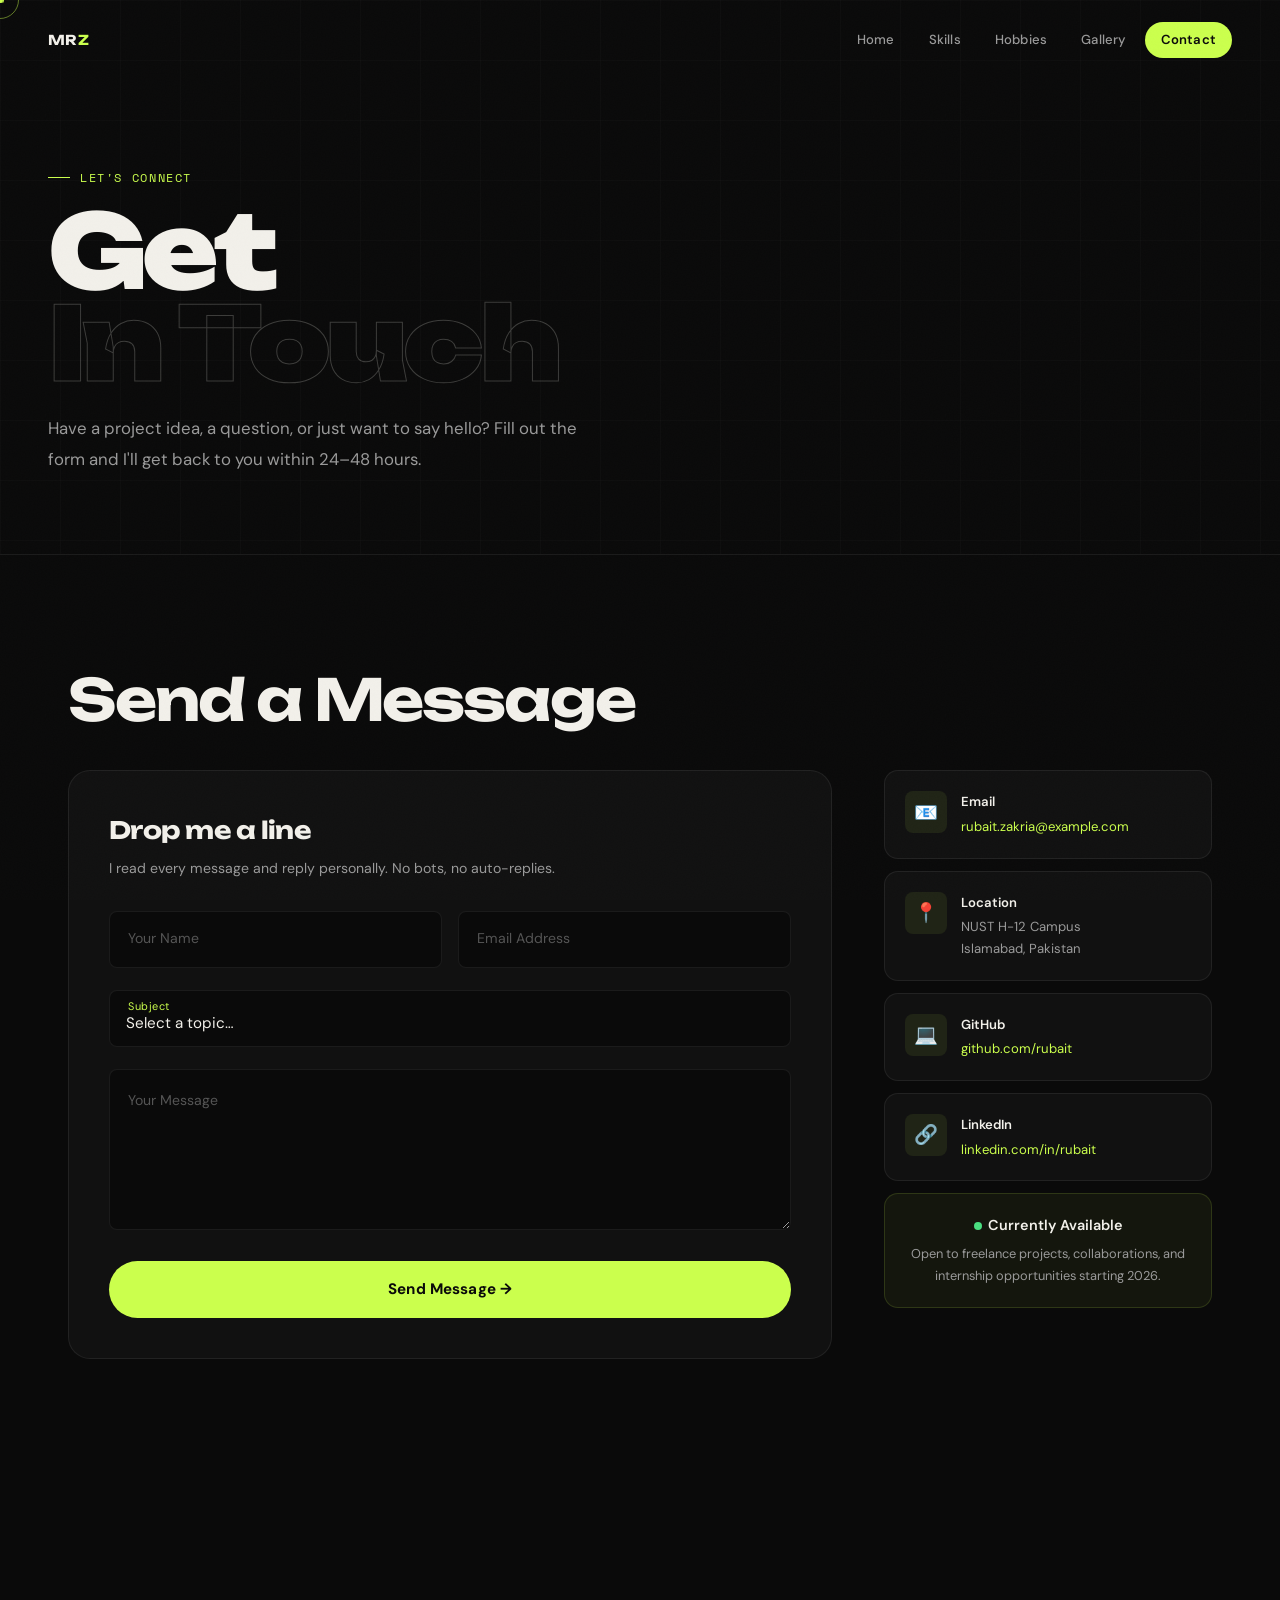
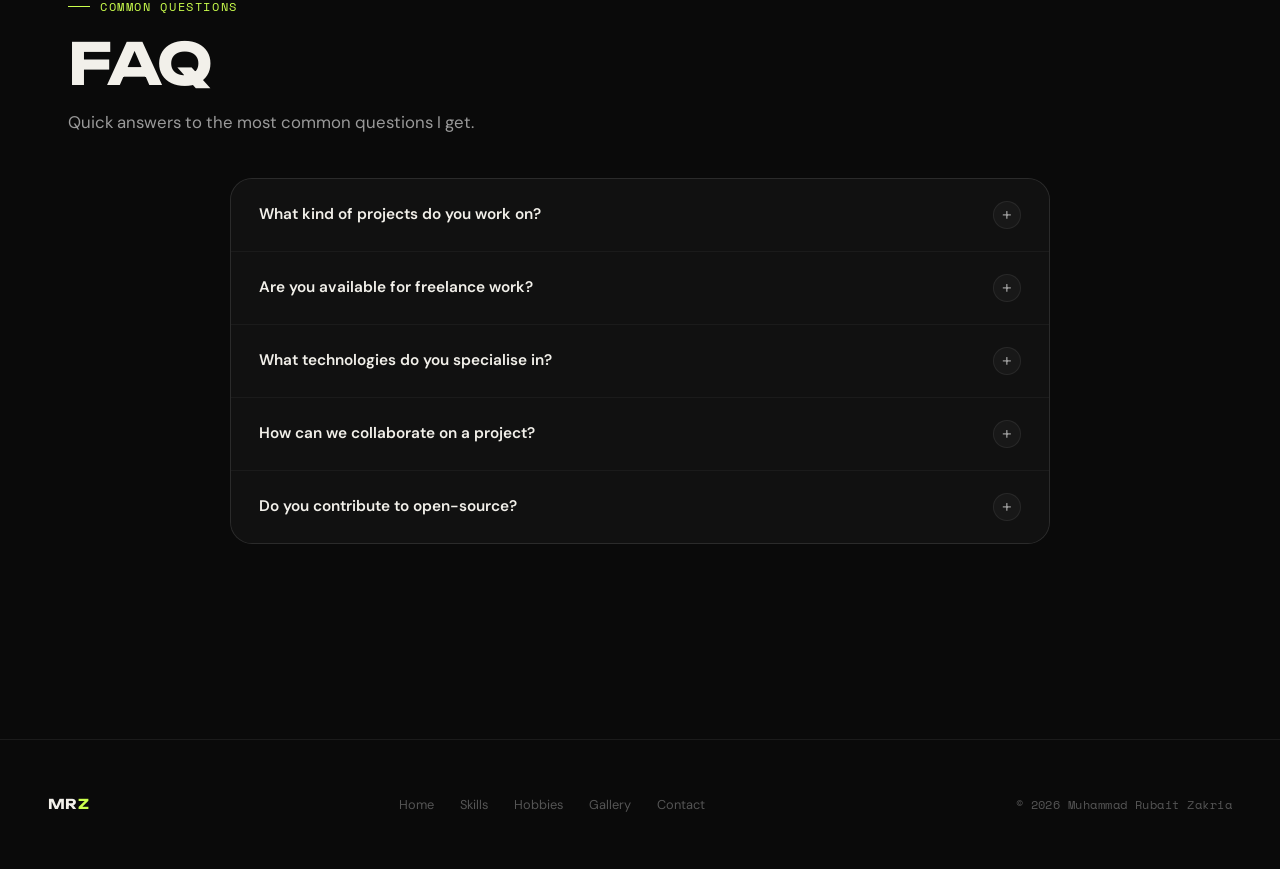
==== contact.html @ 97ca0c3e "feat: Portfolio v2.0 — complete UI/UX makeover New design system: Editorial Dark x Electric Lime - B" ====
﻿<!DOCTYPE html>
<!-- contact.html — Contact · Portfolio v2.0 · Muhammad Rubait Zakria -->
<html lang="en">
<head>
  <meta charset="UTF-8">
  <meta name="viewport" content="width=device-width, initial-scale=1.0">
  <meta name="description" content="Get in touch with Muhammad Rubait Zakria — contact form, email, social links, and frequently asked questions.">
  <meta name="author" content="Muhammad Rubait Zakria">
  <title>Contact — Muhammad Rubait Zakria</title>
  <link rel="preconnect" href="https://fonts.googleapis.com">
  <link rel="preconnect" href="https://fonts.gstatic.com" crossorigin>
  <link rel="stylesheet" href="css/style.css">
</head>
<body>

  <div class="cursor-dot" id="cursor-dot" aria-hidden="true"></div>
  <div class="cursor-ring" id="cursor-ring" aria-hidden="true"></div>
  <div id="scroll-progress" role="progressbar" aria-label="Page scroll progress"></div>

  <!-- ===== NAVIGATION ===== -->
  <nav class="nav" id="main-nav" aria-label="Main navigation">
    <a href="index.html" class="nav-logo">MR<span>Z</span></a>
    <div class="nav-links" id="nav-links">
      <a href="index.html">Home</a>
      <a href="skills.html">Skills</a>
      <a href="hobbies.html">Hobbies</a>
      <a href="gallery.html">Gallery</a>
      <a href="contact.html" class="active" aria-current="page">Contact</a>
    </div>
    <button class="nav-toggle" id="nav-toggle" aria-label="Toggle navigation menu">
      <span></span><span></span><span></span>
    </button>
  </nav>

  <!-- ===== PAGE HERO ===== -->
  <div class="page-hero">
    <div class="page-hero-gfx" aria-hidden="true"></div>
    <div class="page-hero-inner">
      <div class="eyebrow">Let's Connect</div>
      <h1>Get<br><span class="hollow">In Touch</span></h1>
      <p class="page-subtitle">Have a project idea, a question, or just want to say hello? Fill out the form and I'll get back to you within 24–48 hours.</p>
    </div>
  </div>

  <!-- ===== CONTACT SECTION ===== -->
  <section class="section anim-reveal" id="contact" aria-labelledby="contact-heading">
    <h2 class="h-xl" id="contact-heading" style="margin-bottom:40px;">Send a Message</h2>

    <div class="contact-layout">

      <!-- Contact Form -->
      <div class="form-card">
        <h3>Drop me a line</h3>
        <p>I read every message and reply personally. No bots, no auto-replies.</p>

        <!--
          <form> collects user input.
          action="#" keeps it on the same page (front-end only).
          JS handles the submit feedback.
        -->
        <form action="#" id="contact-form" novalidate>

          <!-- Two-column row: Name + Email -->
          <div class="fld-2col">
            <div class="fld">
              <!-- Floating label: label appears above input on focus -->
              <input type="text"  id="name"  name="name"  placeholder=" " autocomplete="name" required aria-required="true">
              <label for="name">Your Name</label>
            </div>
            <div class="fld">
              <input type="email" id="email" name="email" placeholder=" " autocomplete="email" required aria-required="true">
              <label for="email">Email Address</label>
            </div>
          </div>

          <!-- Subject dropdown -->
          <div class="fld">
            <select id="subject" name="subject" aria-label="Select subject">
              <option value="" disabled selected>Select a topic…</option>
              <option value="project">Project Collaboration</option>
              <option value="freelance">Freelance Inquiry</option>
              <option value="academic">Academic Question</option>
              <option value="general">General Hello</option>
            </select>
            <label for="subject">Subject</label>
          </div>

          <!-- Message textarea -->
          <div class="fld is-textarea">
            <textarea id="message" name="message" rows="5" placeholder=" " required aria-required="true"></textarea>
            <label for="message">Your Message</label>
          </div>

          <button type="submit" class="btn-send" id="submit-btn">Send Message →</button>
        </form>
      </div>

      <!-- Contact Info Sidebar -->
      <aside class="contact-info-col" aria-label="Contact information">

        <div class="info-tile">
          <div class="info-ico" aria-hidden="true">📧</div>
          <div class="info-text">
            <h4>Email</h4>
            <p><a href="mailto:rubait.zakria@example.com">rubait.zakria@example.com</a></p>
          </div>
        </div>

        <div class="info-tile">
          <div class="info-ico" aria-hidden="true">📍</div>
          <div class="info-text">
            <h4>Location</h4>
            <p>NUST H-12 Campus<br>Islamabad, Pakistan</p>
          </div>
        </div>

        <div class="info-tile">
          <div class="info-ico" aria-hidden="true">💻</div>
          <div class="info-text">
            <h4>GitHub</h4>
            <p><a href="https://github.com/" target="_blank" rel="noopener noreferrer">github.com/rubait</a></p>
          </div>
        </div>

        <div class="info-tile">
          <div class="info-ico" aria-hidden="true">🔗</div>
          <div class="info-text">
            <h4>LinkedIn</h4>
            <p><a href="https://linkedin.com/" target="_blank" rel="noopener noreferrer">linkedin.com/in/rubait</a></p>
          </div>
        </div>

        <!-- Availability indicator -->
        <div class="avail-tile">
          <h4><span class="avail-dot" aria-hidden="true"></span>Currently Available</h4>
          <p>Open to freelance projects, collaborations, and internship opportunities starting 2026.</p>
        </div>

      </aside>
    </div>
  </section>

  <!-- ===== FAQ ===== -->
  <section class="section anim-reveal" id="faq" aria-labelledby="faq-heading">
    <div class="eyebrow">Common Questions</div>
    <h2 class="h-xl" id="faq-heading" style="margin-bottom:12px;">FAQ</h2>
    <p class="body-lg" style="max-width:520px;margin-bottom:40px;">Quick answers to the most common questions I get.</p>

    <!--
      Native HTML5 <details> / <summary> — no JavaScript needed.
      Provides accessible, zero-JS accordion functionality.
    -->
    <div class="faq-wrap">

      <details class="faq-item" id="faq-1">
        <summary>
          <span class="faq-q">What kind of projects do you work on?</span>
          <span class="faq-plus" aria-hidden="true">+</span>
        </summary>
        <div class="faq-body">
          <p>I work on full-stack web applications — React frontends, Node.js backends, and SQL databases. I'm also exploring AI/ML projects involving computer vision and NLP. I enjoy projects that require learning new technologies and solving genuinely complex problems.</p>
        </div>
      </details>

      <details class="faq-item" id="faq-2">
        <summary>
          <span class="faq-q">Are you available for freelance work?</span>
          <span class="faq-plus" aria-hidden="true">+</span>
        </summary>
        <div class="faq-body">
          <p>Yes — I'm currently open to freelance projects, especially in web development and front-end engineering. I balance my academic schedule at NUST with client work and consistently meet deadlines. Let's discuss what you need.</p>
        </div>
      </details>

      <details class="faq-item" id="faq-3">
        <summary>
          <span class="faq-q">What technologies do you specialise in?</span>
          <span class="faq-plus" aria-hidden="true">+</span>
        </summary>
        <div class="faq-body">
          <p>My core stack: C++, Python, Java, JavaScript for languages; HTML/CSS, React, and SQL for the web. For tooling: Git, GitHub, and Linux-based environments. I'm also building skills in AI/ML frameworks like PyTorch.</p>
        </div>
      </details>

      <details class="faq-item" id="faq-4">
        <summary>
          <span class="faq-q">How can we collaborate on a project?</span>
          <span class="faq-plus" aria-hidden="true">+</span>
        </summary>
        <div class="faq-body">
          <p>Fill out the contact form above or send me an email directly. Describe your project idea, timeline, and any specific requirements. I'll review it and respond within 24–48 hours to discuss next steps.</p>
        </div>
      </details>

      <details class="faq-item" id="faq-5">
        <summary>
          <span class="faq-q">Do you contribute to open-source?</span>
          <span class="faq-plus" aria-hidden="true">+</span>
        </summary>
        <div class="faq-body">
          <p>I'm beginning to contribute to open-source projects, particularly in the Linux and web development ecosystems. I believe open-source is the best way to learn from experienced engineers and give back to the community that helped me grow.</p>
        </div>
      </details>

    </div>
  </section>

  <!-- ===== FOOTER ===== -->
  <footer>
    <div class="footer-inner">
      <a href="index.html" class="footer-logo">MR<span>Z</span></a>
      <nav class="footer-nav" aria-label="Footer navigation">
        <a href="index.html">Home</a>
        <a href="skills.html">Skills</a>
        <a href="hobbies.html">Hobbies</a>
        <a href="gallery.html">Gallery</a>
        <a href="contact.html">Contact</a>
      </nav>
      <p class="footer-copy">© 2026 Muhammad Rubait Zakria</p>
    </div>
  </footer>

  <script src="js/main.js"></script>
  <script>
    /* ── Contact Form Submit Feedback ────────── */
    document.getElementById("contact-form").addEventListener("submit", function (e) {
      e.preventDefault();
      var btn = document.getElementById("submit-btn");
      var original = btn.textContent;
      btn.textContent = "✓ Message Sent!";
      btn.style.background = "#4ade80";
      btn.disabled = true;
      setTimeout(function () {
        btn.textContent = original;
        btn.style.background = "";
        btn.disabled = false;
        e.target.reset();
      }, 3500);
    });
  </script>
</body>
</html>
---- css/style.css ----
﻿/* ═══════════════════════════════════════════════════════════════
   PORTFOLIO v2.0  ·  Muhammad Rubait Zakria
   Design System : Editorial Dark — Electric Lime
   Fonts         : Unbounded (display) · DM Sans (body) · Space Mono (mono)
   Palette       : #0A0A0A base  ·  #CBFF4D accent  ·  #FF5F3D secondary
   ═══════════════════════════════════════════════════════════════ */

/* ── 0. GOOGLE FONTS ─────────────────────────────────────────── */
@import url("https://fonts.googleapis.com/css2?family=Unbounded:wght@400;700;900&family=DM+Sans:ital,opsz,wght@0,9..40,300;0,9..40,400;0,9..40,500;0,9..40,600;1,9..40,300&family=Space+Mono:wght@400;700&display=swap");

/* ── 1. DESIGN TOKENS ────────────────────────────────────────── */
:root {
  --bg:           #0A0A0A;
  --bg-raised:    #111111;
  --bg-card:      #181818;
  --bg-hover:     #202020;
  --ink:          #F2F0EA;
  --ink-2:        #9A9A9A;
  --ink-3:        #555555;
  --lime:         #CBFF4D;
  --lime-dark:    #a8d93a;
  --coral:        #FF5F3D;
  --sky:          #5BAAFF;
  --border:       rgba(255,255,255,0.07);
  --border-hover: rgba(203,255,77,0.25);
  --shadow-md:    0 8px 32px rgba(0,0,0,0.4);
  --shadow-lime:  0 0 40px rgba(203,255,77,0.12);
  --r-xs: 4px; --r-sm: 8px; --r-md: 14px; --r-lg: 22px; --r-xl: 36px;
  --ease-out: cubic-bezier(0.16,1,0.3,1);
  --ease-std: cubic-bezier(0.4,0,0.2,1);
  --t-fast: 0.15s cubic-bezier(0.4,0,0.2,1);
  --t-med:  0.3s  cubic-bezier(0.4,0,0.2,1);
  --t-slow: 0.65s cubic-bezier(0.16,1,0.3,1);
  --font-display: "Unbounded", sans-serif;
  --font-body:    "DM Sans", system-ui, sans-serif;
  --font-mono:    "Space Mono", monospace;
  --section-v:    clamp(64px,9vw,128px);
  --container:    1240px;
  --gap-h:        clamp(24px,4vw,48px);
}

/* ── 2. RESET ────────────────────────────────────────────────── */
*,*::before,*::after{margin:0;padding:0;box-sizing:border-box}
html{scroll-behavior:smooth;font-size:16px;-webkit-text-size-adjust:100%}
body{font-family:var(--font-body);background-color:var(--bg);color:var(--ink);line-height:1.65;overflow-x:hidden;cursor:none}
@media(pointer:coarse){body{cursor:auto}}
img{display:block;max-width:100%;height:auto}
a{color:inherit;text-decoration:none}
ul,ol{list-style:none}
button{cursor:pointer;border:none;background:none;font:inherit;color:inherit}
input,textarea,select{font:inherit}

/* ── 3. NOISE TEXTURE ────────────────────────────────────────── */
body::before{
  content:"";position:fixed;inset:0;
  background-image:url("data:image/svg+xml,%3Csvg xmlns='http://www.w3.org/2000/svg' width='300' height='300'%3E%3Cfilter id='g'%3E%3CfeTurbulence type='fractalNoise' baseFrequency='0.75' numOctaves='4' stitchTiles='stitch'/%3E%3C/filter%3E%3Crect width='100%25' height='100%25' filter='url(%23g)' opacity='0.05'/%3E%3C/svg%3E");
  pointer-events:none;z-index:9999;opacity:0.35
}

/* ── 4. CUSTOM CURSOR ────────────────────────────────────────── */
.cursor-dot,.cursor-ring{position:fixed;pointer-events:none;z-index:10000;transform:translate(-50%,-50%);will-change:left,top}
.cursor-dot{width:7px;height:7px;background:var(--lime);border-radius:50%}
.cursor-ring{width:38px;height:38px;border:1.5px solid rgba(203,255,77,0.45);border-radius:50%;transition:width .25s,height .25s,border-color .2s}
.cursor-ring.hovered{width:60px;height:60px;border-color:var(--lime)}

/* ── 5. SCROLL PROGRESS ──────────────────────────────────────── */
#scroll-progress{position:fixed;top:0;left:0;height:2px;width:0%;background:var(--lime);z-index:9998;transition:width .08s linear}

/* ── 6. NAVIGATION ───────────────────────────────────────────── */
.nav{position:fixed;top:0;left:0;right:0;z-index:1000;padding:22px var(--gap-h);display:flex;align-items:center;justify-content:space-between;gap:24px;transition:background var(--t-med),border-bottom var(--t-med),backdrop-filter var(--t-med),padding var(--t-med)}
.nav.scrolled{padding-top:14px;padding-bottom:14px;background:rgba(10,10,10,0.82);backdrop-filter:blur(24px);-webkit-backdrop-filter:blur(24px);border-bottom:1px solid var(--border)}
.nav-logo{font-family:var(--font-display);font-size:.85rem;font-weight:700;letter-spacing:.02em;color:var(--ink);transition:color var(--t-fast);flex-shrink:0}
.nav-logo span{color:var(--lime)}
.nav-logo:hover{color:var(--lime)}
.nav-links{display:flex;align-items:center;gap:2px}
.nav-links a{font-size:.82rem;font-weight:500;color:var(--ink-2);padding:7px 16px;border-radius:100px;letter-spacing:.015em;transition:color var(--t-fast),background var(--t-fast);white-space:nowrap}
.nav-links a:hover{color:var(--ink);background:var(--bg-raised)}
.nav-links a.active{color:#0A0A0A;background:var(--lime);font-weight:600}
.nav-toggle{display:none;flex-direction:column;gap:5px;padding:6px;border-radius:var(--r-xs);cursor:pointer;background:none;border:none}
.nav-toggle span{display:block;width:22px;height:1.5px;background:var(--ink);border-radius:2px;transition:transform var(--t-med),opacity var(--t-fast)}
.nav-toggle.open span:nth-child(1){transform:translateY(6.5px) rotate(45deg)}
.nav-toggle.open span:nth-child(2){opacity:0}
.nav-toggle.open span:nth-child(3){transform:translateY(-6.5px) rotate(-45deg)}

/* ── 7. LAYOUT ───────────────────────────────────────────────── */
.container{max-width:var(--container);margin:0 auto;padding-left:var(--gap-h);padding-right:var(--gap-h)}
.section{padding-top:var(--section-v);padding-bottom:var(--section-v);padding-left:var(--gap-h);padding-right:var(--gap-h);max-width:var(--container);margin-left:auto;margin-right:auto}
.float-left{float:left}
.float-right{float:right}
.clear{clear:both}
.clearfix::after{content:"";display:table;clear:both}

/* ── 8. EYEBROW ──────────────────────────────────────────────── */
.eyebrow{display:inline-flex;align-items:center;gap:10px;font-family:var(--font-mono);font-size:.72rem;letter-spacing:.14em;text-transform:uppercase;color:var(--lime);margin-bottom:18px}
.eyebrow::before{content:"";display:inline-block;width:22px;height:1px;background:var(--lime)}

/* ── 9. TYPOGRAPHY ───────────────────────────────────────────── */
.h-xl{font-family:var(--font-display);font-size:clamp(2.2rem,4.5vw,4rem);font-weight:700;line-height:1.05;letter-spacing:-.035em;color:var(--ink)}
.h-md{font-family:var(--font-display);font-size:clamp(1.1rem,1.6vw,1.35rem);font-weight:700;letter-spacing:-.02em;color:var(--ink)}
.body-lg{font-size:1.05rem;color:var(--ink-2);line-height:1.85}

/* ── 10. BUTTONS ─────────────────────────────────────────────── */
.btn{display:inline-flex;align-items:center;gap:8px;padding:13px 28px;border-radius:100px;font-weight:600;font-size:.88rem;letter-spacing:.01em;transition:background var(--t-fast),color var(--t-fast),transform var(--t-med),box-shadow var(--t-med),border-color var(--t-fast);white-space:nowrap}
.btn-primary{background:var(--lime);color:#0A0A0A}
.btn-primary:hover{background:#d9ff5a;transform:translateY(-2px);box-shadow:0 10px 28px rgba(203,255,77,.28)}
.btn-ghost{background:transparent;color:var(--ink);border:1.5px solid var(--border)}
.btn-ghost:hover{border-color:var(--lime);color:var(--lime);transform:translateY(-2px)}
.btn-outline{background:transparent;color:var(--lime);border:1.5px solid var(--lime)}
.btn-outline:hover{background:var(--lime);color:#0A0A0A;transform:translateY(-2px)}

/* ── 11. GRID BOX ────────────────────────────────────────────── */
.grid-box{display:grid;gap:1px;background:var(--border);border:1px solid var(--border);border-radius:var(--r-lg);overflow:hidden}
.grid-cell{background:var(--bg-raised);transition:background var(--t-med)}
.grid-cell:hover{background:var(--bg-card)}

/* ── 12. HERO ────────────────────────────────────────────────── */
.hero{min-height:100svh;display:flex;flex-direction:column;justify-content:flex-end;padding:170px var(--gap-h) 80px;position:relative;overflow:hidden}
.hero-bg-photo{position:absolute;inset:0;z-index:0}
.hero-bg-photo img{width:100%;height:100%;object-fit:cover;opacity:.06;filter:grayscale(100%) contrast(1.3)}
.hero-bg-photo::after{content:"";position:absolute;inset:0;background:linear-gradient(to top,var(--bg) 40%,transparent)}
.hero-grid-lines{position:absolute;inset:0;background-image:linear-gradient(rgba(255,255,255,.018) 1px,transparent 1px),linear-gradient(90deg,rgba(255,255,255,.018) 1px,transparent 1px);background-size:80px 80px;z-index:0;pointer-events:none}
.hero-inner{position:relative;z-index:1;max-width:var(--container);margin:0 auto;width:100%}
.hero-badge{display:inline-flex;align-items:center;gap:9px;font-family:var(--font-mono);font-size:.72rem;letter-spacing:.08em;color:var(--lime);background:rgba(203,255,77,.08);border:1px solid rgba(203,255,77,.2);padding:7px 18px;border-radius:100px;margin-bottom:36px}
.hero-badge-dot{width:6px;height:6px;border-radius:50%;background:var(--lime);animation:dot-pulse 2s ease-in-out infinite;flex-shrink:0}
@keyframes dot-pulse{0%,100%{opacity:1;transform:scale(1)}50%{opacity:.4;transform:scale(1.4)}}
.hero-title{font-family:var(--font-display);font-size:clamp(3.8rem,10vw,10.5rem);font-weight:900;letter-spacing:-.045em;line-height:.9;margin-bottom:44px}
.hero-title .ln1{color:var(--ink);display:block}
.hero-title .ln2{display:block;-webkit-text-fill-color:transparent;-webkit-text-stroke:1px rgba(242,240,234,.22)}
.hero-title .ln3{color:var(--lime);display:block}
.hero-meta{display:flex;align-items:flex-start;gap:52px;margin-bottom:48px;flex-wrap:wrap}
.hero-desc{font-size:1rem;color:var(--ink-2);line-height:1.8;max-width:400px}
.hero-desc strong{color:var(--ink);font-weight:600}
.hero-tags{display:flex;flex-wrap:wrap;gap:8px;padding-top:4px}
.hero-tags span{font-family:var(--font-mono);font-size:.7rem;letter-spacing:.06em;color:var(--ink-3);border:1px solid var(--border);padding:5px 12px;border-radius:100px}
.hero-cta{display:flex;gap:12px;flex-wrap:wrap}
.scroll-hint{position:absolute;bottom:38px;right:var(--gap-h);z-index:1;display:flex;flex-direction:column;align-items:center;gap:8px;font-family:var(--font-mono);font-size:.62rem;letter-spacing:.14em;text-transform:uppercase;color:var(--ink-3);writing-mode:vertical-rl}
.scroll-hint-line{width:1px;height:44px;background:linear-gradient(to bottom,var(--ink-3),transparent);animation:scroll-grow 2s ease-in-out infinite}
@keyframes scroll-grow{0%,100%{transform:scaleY(.3);opacity:.4}50%{transform:scaleY(1);opacity:1}}

/* ── 13. TICKER ──────────────────────────────────────────────── */
.ticker-wrap{overflow:hidden;border-top:1px solid var(--border);border-bottom:1px solid var(--border);background:var(--bg-raised);padding:13px 0;user-select:none}
.ticker-track{display:flex;width:max-content;animation:ticker-run 28s linear infinite}
.ticker-track:hover{animation-play-state:paused}
.ticker-track span{font-family:var(--font-mono);font-size:.72rem;letter-spacing:.07em;text-transform:uppercase;color:var(--ink-3);padding:0 20px;white-space:nowrap}
.ticker-track span.t-accent{color:var(--lime)}
@keyframes ticker-run{from{transform:translateX(0)}to{transform:translateX(-50%)}}

/* ── 14. STATS ───────────────────────────────────────────────── */
.stats-strip{padding:0 var(--gap-h) var(--section-v);max-width:var(--container);margin:0 auto}
.stats-row{grid-template-columns:repeat(4,1fr)}
.stat-cell{padding:36px 28px}
.stat-num{font-family:var(--font-display);font-size:clamp(2rem,3.5vw,3.2rem);font-weight:900;letter-spacing:-.04em;color:var(--lime);line-height:1;margin-bottom:6px;display:block}
.stat-lbl{font-family:var(--font-mono);font-size:.68rem;letter-spacing:.1em;text-transform:uppercase;color:var(--ink-3)}

/* ── 15. ABOUT ───────────────────────────────────────────────── */
.about-split{display:grid;grid-template-columns:1fr 1.15fr;gap:72px;align-items:center}
.about-img-col{float:left;width:42%;position:relative}
.about-text-col{float:right;width:54%}
.about-img-frame{border-radius:var(--r-lg);overflow:hidden;aspect-ratio:3/4;background:var(--bg-card);position:relative}
.about-img-frame img{width:100%;height:100%;object-fit:cover;filter:grayscale(20%);transition:filter var(--t-slow)}
.about-img-col:hover .about-img-frame img{filter:grayscale(0%)}
.about-img-accent{position:absolute;bottom:-14px;right:-14px;width:65%;height:65%;border:2px solid rgba(203,255,77,.25);border-radius:var(--r-lg);pointer-events:none}
.about-tag{position:absolute;top:18px;left:18px;font-family:var(--font-mono);font-size:.65rem;letter-spacing:.1em;text-transform:uppercase;color:var(--lime);background:rgba(10,10,10,.82);backdrop-filter:blur(8px);border:1px solid rgba(203,255,77,.15);padding:8px 14px;border-radius:var(--r-sm);z-index:1}
.about-body p{color:var(--ink-2);line-height:1.9;margin-bottom:18px}
.about-body p strong{color:var(--ink);font-weight:600}
.about-details-grid{display:grid;grid-template-columns:1fr 1fr;gap:14px;margin-top:32px;padding-top:32px;border-top:1px solid var(--border)}
.detail-label{font-family:var(--font-mono);font-size:.65rem;letter-spacing:.12em;text-transform:uppercase;color:var(--lime);margin-bottom:3px}
.detail-value{font-size:.92rem;font-weight:500;color:var(--ink)}

/* ── 16. SKILL CELLS ─────────────────────────────────────────── */
.skills-preview-grid{grid-template-columns:repeat(3,1fr);margin-bottom:28px}
.skill-cell{padding:26px 26px 28px}
.skill-badge{display:inline-block;font-family:var(--font-mono);font-size:.62rem;letter-spacing:.1em;text-transform:uppercase;padding:3px 10px;border-radius:100px;margin-bottom:14px}
.badge-lang{background:rgba(203,255,77,.1);color:var(--lime)}
.badge-tool{background:rgba(91,170,255,.1);color:var(--sky)}
.badge-fw{background:rgba(255,95,61,.12);color:var(--coral)}
.skill-name-row{display:flex;justify-content:space-between;align-items:baseline;margin-bottom:12px}
.skill-name{font-size:.98rem;font-weight:600;color:var(--ink)}
.skill-pct{font-family:var(--font-display);font-size:.82rem;font-weight:700;color:var(--lime)}
.skill-track{height:2px;background:var(--bg);border-radius:4px;overflow:visible}
.skill-fill{height:100%;background:var(--lime);border-radius:4px;position:relative;transition:width 1.4s cubic-bezier(0.16,1,0.3,1)}
.skill-fill::after{content:"";position:absolute;right:-2px;top:-2px;width:6px;height:6px;background:var(--lime);border-radius:50%;box-shadow:0 0 8px var(--lime)}
.w-95{width:95%} .w-90{width:90%} .w-85{width:85%} .w-80{width:80%} .w-75{width:75%} .w-70{width:70%} .w-65{width:65%} .w-60{width:60%}

/* ── 17. SERVICES ────────────────────────────────────────────── */
.services-list{display:flex;flex-direction:column;gap:1px;background:var(--border);border:1px solid var(--border);border-radius:var(--r-lg);overflow:hidden}
.service-row{background:var(--bg-raised);padding:30px 34px;display:grid;grid-template-columns:56px 1fr 52px;align-items:center;gap:24px;transition:background var(--t-med);cursor:default}
.service-row:hover{background:var(--bg-card)}
.service-num{font-family:var(--font-display);font-size:.72rem;font-weight:700;letter-spacing:.06em;color:var(--ink-3)}
.service-body h3{font-family:var(--font-display);font-size:1rem;font-weight:700;letter-spacing:-.02em;color:var(--ink);margin-bottom:5px}
.service-body p{font-size:.86rem;color:var(--ink-2);line-height:1.7}
.service-emoji{font-size:1.8rem;text-align:right;line-height:1;opacity:.65;transition:opacity var(--t-fast),transform var(--t-med)}
.service-row:hover .service-emoji{opacity:1;transform:scale(1.1) rotate(-4deg)}
.link-arrow{display:inline-flex;align-items:center;gap:8px;font-size:.88rem;font-weight:600;color:var(--lime);border-bottom:1px solid transparent;padding-bottom:2px;transition:gap var(--t-med),border-color var(--t-med)}
.link-arrow:hover{gap:14px;border-color:var(--lime)}

/* ── 18. PAGE HERO ───────────────────────────────────────────── */
.page-hero{padding:160px var(--gap-h) 80px;border-bottom:1px solid var(--border);position:relative;overflow:hidden}
.page-hero-gfx{position:absolute;inset:0;background-image:linear-gradient(rgba(255,255,255,.016) 1px,transparent 1px),linear-gradient(90deg,rgba(255,255,255,.016) 1px,transparent 1px);background-size:60px 60px;pointer-events:none}
.page-hero-inner{max-width:var(--container);margin:0 auto;position:relative;z-index:1}
.page-hero h1{font-family:var(--font-display);font-size:clamp(3.2rem,8vw,8rem);font-weight:900;letter-spacing:-.045em;line-height:.9;color:var(--ink);margin-bottom:24px}
.page-hero h1 .hollow{-webkit-text-fill-color:transparent;-webkit-text-stroke:1px rgba(242,240,234,.22)}
.page-subtitle{font-size:1.05rem;color:var(--ink-2);max-width:540px;line-height:1.8}

/* ── 19. SKILLS PAGE ─────────────────────────────────────────── */
.skills-full-grid{grid-template-columns:repeat(2,1fr)}
.skill-full-cell{padding:26px 28px 28px;position:relative}
.skill-full-cell::before{content:"";position:absolute;left:0;top:0;bottom:0;width:2px;background:var(--lime);transform:scaleY(0);transform-origin:bottom;transition:transform var(--t-med)}
.grid-cell:hover .skill-full-cell::before{transform:scaleY(1)}
.soft-grid{display:grid;grid-template-columns:repeat(4,1fr);gap:16px}
.soft-card{background:var(--bg-raised);border:1px solid var(--border);border-radius:var(--r-md);padding:28px 20px 24px;text-align:center;transition:border-color var(--t-med),transform var(--t-med)}
.soft-card:hover{border-color:var(--border-hover);transform:translateY(-4px)}
.soft-icon{font-size:2rem;display:block;margin-bottom:14px;line-height:1}
.soft-card h4{font-family:var(--font-display);font-size:.88rem;font-weight:700;letter-spacing:-.015em;color:var(--ink);margin-bottom:8px}
.soft-card p{font-size:.8rem;color:var(--ink-2);line-height:1.7}
.timeline{position:relative;padding-left:28px;max-width:740px}
.timeline::before{content:"";position:absolute;left:4px;top:8px;bottom:8px;width:1px;background:var(--border)}
.tl-item{position:relative;padding-bottom:44px}
.tl-item:last-child{padding-bottom:0}
.tl-item::before{content:"";position:absolute;left:-26px;top:8px;width:10px;height:10px;border-radius:50%;background:var(--lime);border:2px solid var(--bg);box-shadow:0 0 0 3px rgba(203,255,77,.18)}
.tl-year{font-family:var(--font-mono);font-size:.68rem;letter-spacing:.1em;text-transform:uppercase;color:var(--lime);margin-bottom:8px}
.tl-item h4{font-family:var(--font-display);font-size:1.02rem;font-weight:700;letter-spacing:-.02em;color:var(--ink);margin-bottom:10px}
.tl-item p{font-size:.88rem;color:var(--ink-2);line-height:1.85}

/* ── 20. HOBBIES ─────────────────────────────────────────────── */
.bento-grid{display:grid;grid-template-columns:repeat(3,1fr);gap:14px}
.bento-card{background:var(--bg-raised);border:1px solid var(--border);border-radius:var(--r-lg);padding:30px 28px;position:relative;overflow:hidden;transition:border-color var(--t-med),transform var(--t-med),box-shadow var(--t-med)}
.bento-card:hover{border-color:var(--border-hover);transform:translateY(-3px);box-shadow:var(--shadow-lime)}
.bento-card.span-2{grid-column:span 2}
.bento-card.span-full{grid-column:span 3}
.bento-icon{font-size:2.6rem;line-height:1;margin-bottom:18px;display:block}
.bento-card h3{font-family:var(--font-display);font-size:1rem;font-weight:700;letter-spacing:-.02em;color:var(--ink);margin-bottom:10px}
.bento-card p{font-size:.86rem;color:var(--ink-2);line-height:1.8;margin-bottom:12px}
.bento-card ul li{font-size:.82rem;color:var(--ink-2);padding:4px 0 4px 18px;position:relative}
.bento-card ul li::before{content:"→";position:absolute;left:0;color:var(--lime);font-size:.7rem;top:6px}
.bento-bg-glyph{position:absolute;bottom:-10px;right:-4px;font-size:7rem;line-height:1;opacity:.04;pointer-events:none;user-select:none}
.quote-block{border-left:3px solid var(--lime);padding:24px 36px;max-width:840px;margin:0 auto}
.quote-block blockquote{font-family:var(--font-display);font-size:clamp(1.35rem,3vw,2.1rem);font-weight:700;letter-spacing:-.03em;line-height:1.3;color:var(--ink);margin-bottom:14px}
.quote-block cite{font-family:var(--font-mono);font-size:.75rem;letter-spacing:.08em;text-transform:uppercase;color:var(--lime);font-style:normal}
.fun-fact-box{background:linear-gradient(135deg,rgba(203,255,77,.05),rgba(255,95,61,.04));border:1px solid rgba(203,255,77,.14);border-radius:var(--r-lg);padding:52px 40px;text-align:center;position:relative;overflow:hidden}
.fun-fact-box::before{content:"!";position:absolute;top:-30px;right:16px;font-family:var(--font-display);font-size:12rem;font-weight:900;color:var(--lime);opacity:.04;line-height:1;pointer-events:none}
.fun-fact-box h3{font-family:var(--font-display);font-size:1.15rem;font-weight:700;color:var(--lime);margin-bottom:12px;letter-spacing:-.02em}
.fun-fact-box p{font-size:.92rem;color:var(--ink-2);max-width:680px;margin:0 auto;line-height:1.85}

/* ── 21. GALLERY ─────────────────────────────────────────────── */
.masonry-grid{column-count:3;column-gap:14px}
.masonry-item{break-inside:avoid;margin-bottom:14px;border-radius:var(--r-md);overflow:hidden;position:relative;border:1px solid var(--border);cursor:zoom-in}
.masonry-item img{width:100%;display:block;filter:grayscale(15%);transition:transform .55s cubic-bezier(0.16,1,0.3,1),filter .4s}
.masonry-item:hover img{transform:scale(1.06);filter:grayscale(0%)}
.masonry-overlay{position:absolute;inset:0;background:linear-gradient(to top,rgba(10,10,10,.88) 0%,transparent 55%);display:flex;flex-direction:column;justify-content:flex-end;padding:18px;opacity:0;transition:opacity var(--t-med)}
.masonry-item:hover .masonry-overlay{opacity:1}
.masonry-cat{font-family:var(--font-mono);font-size:.62rem;letter-spacing:.12em;text-transform:uppercase;color:var(--lime);margin-bottom:3px}
.masonry-title{font-family:var(--font-display);font-size:.92rem;font-weight:700;color:var(--ink);letter-spacing:-.01em}
.masonry-desc{font-size:.75rem;color:var(--ink-2);margin-top:2px}
.gallery-float-wrap{overflow:hidden}
.gallery-float-wrap::after{content:"";display:table;clear:both}
.photo-stats{display:grid;grid-template-columns:repeat(3,1fr);gap:1px;background:var(--border);border:1px solid var(--border);border-radius:var(--r-lg);overflow:hidden;margin-top:56px}
.photo-stat-cell{background:var(--bg-raised);padding:30px 24px;text-align:center;transition:background var(--t-med)}
.photo-stat-cell:hover{background:var(--bg-card)}
.photo-stat-icon{font-size:1.5rem;display:block;margin-bottom:10px}
.photo-stat-num{font-family:var(--font-display);font-size:1.7rem;font-weight:900;color:var(--lime);letter-spacing:-.03em;display:block}
.photo-stat-lbl{font-family:var(--font-mono);font-size:.66rem;letter-spacing:.1em;text-transform:uppercase;color:var(--ink-3);margin-top:4px}
.lightbox{display:none;position:fixed;inset:0;background:rgba(0,0,0,.94);z-index:9000;justify-content:center;align-items:center;padding:40px;backdrop-filter:blur(16px)}
.lightbox.lb-open{display:flex;animation:lb-in .25s cubic-bezier(0.16,1,0.3,1)}
@keyframes lb-in{from{opacity:0}to{opacity:1}}
#lb-img{max-width:90%;max-height:85vh;object-fit:contain;border-radius:var(--r-md);display:block}
.lb-close{position:absolute;top:20px;right:20px;width:42px;height:42px;border-radius:50%;background:rgba(255,255,255,.08);border:1px solid var(--border);color:var(--ink);font-size:1.2rem;display:flex;align-items:center;justify-content:center;cursor:pointer;transition:background var(--t-fast)}
.lb-close:hover{background:rgba(255,255,255,.18)}
#lb-caption{position:fixed;bottom:24px;left:50%;transform:translateX(-50%);font-family:var(--font-mono);font-size:.72rem;letter-spacing:.06em;color:var(--ink-2);text-align:center}

/* ── 22. CONTACT ─────────────────────────────────────────────── */
.contact-layout{display:grid;grid-template-columns:1.4fr 0.6fr;gap:52px;align-items:start}
.form-card{background:var(--bg-raised);border:1px solid var(--border);border-radius:var(--r-lg);padding:40px}
.form-card h3{font-family:var(--font-display);font-size:1.5rem;font-weight:700;letter-spacing:-.03em;color:var(--ink);margin-bottom:6px}
.form-card>p{font-size:.88rem;color:var(--ink-2);margin-bottom:30px;line-height:1.7}
.fld{position:relative;margin-bottom:22px}
.fld label{position:absolute;left:16px;top:50%;transform:translateY(-50%);font-size:.88rem;color:var(--ink-3);pointer-events:none;transition:top .18s,font-size .18s,color .18s,transform .18s;padding:0 3px}
.fld.is-textarea label{top:20px;transform:none}
.fld input,.fld select,.fld textarea{width:100%;padding:20px 16px 10px;background:var(--bg);border:1px solid var(--border);border-radius:var(--r-sm);color:var(--ink);font-size:.95rem;outline:none;transition:border-color var(--t-fast);appearance:none;-webkit-appearance:none}
.fld input:focus,.fld select:focus,.fld textarea:focus{border-color:var(--lime)}
.fld input:focus+label,.fld input:not(:placeholder-shown)+label,.fld textarea:focus+label,.fld textarea:not(:placeholder-shown)+label{top:8px;transform:none;font-size:.68rem;color:var(--lime);letter-spacing:.05em}
.fld select+label{top:8px;transform:none;font-size:.68rem;color:var(--lime);letter-spacing:.05em}
.fld textarea{resize:vertical;min-height:130px;padding-top:24px}
.fld select option{background:var(--bg-card)}
.fld-2col{display:grid;grid-template-columns:1fr 1fr;gap:16px}
.btn-send{width:100%;padding:16px;background:var(--lime);color:#0A0A0A;border:none;border-radius:100px;font-size:.95rem;font-weight:700;letter-spacing:.01em;cursor:pointer;transition:background var(--t-fast),transform var(--t-fast),box-shadow var(--t-fast);font-family:var(--font-body)}
.btn-send:hover{background:#d9ff5a;transform:translateY(-2px);box-shadow:0 10px 28px rgba(203,255,77,.28)}
.btn-send:active{transform:translateY(0)}
.contact-info-col{display:flex;flex-direction:column;gap:12px}
.info-tile{background:var(--bg-raised);border:1px solid var(--border);border-radius:var(--r-md);padding:20px;display:flex;align-items:flex-start;gap:14px;transition:border-color var(--t-med),transform var(--t-med)}
.info-tile:hover{border-color:var(--border-hover);transform:translateX(4px)}
.info-ico{width:42px;height:42px;border-radius:var(--r-sm);background:rgba(203,255,77,.08);display:flex;align-items:center;justify-content:center;font-size:1.2rem;flex-shrink:0}
.info-text h4{font-size:.82rem;font-weight:600;color:var(--ink);margin-bottom:3px}
.info-text p{font-size:.82rem;color:var(--ink-2)}
.info-text a{color:var(--lime);transition:color var(--t-fast)}
.info-text a:hover{color:var(--lime-dark)}
.avail-tile{background:rgba(203,255,77,.05);border:1px solid rgba(203,255,77,.14);border-radius:var(--r-md);padding:20px;text-align:center}
.avail-dot{display:inline-block;width:8px;height:8px;background:#4ade80;border-radius:50%;margin-right:6px;animation:blink 2s ease-in-out infinite}
@keyframes blink{0%,100%{opacity:1}50%{opacity:.25}}
.avail-tile h4{font-size:.9rem;font-weight:600;color:var(--ink);margin-bottom:5px}
.avail-tile p{font-size:.8rem;color:var(--ink-2);line-height:1.7}
.faq-wrap{max-width:820px;margin:0 auto;display:flex;flex-direction:column;gap:1px;background:var(--border);border:1px solid var(--border);border-radius:var(--r-lg);overflow:hidden}
.faq-item{background:var(--bg-raised)}
.faq-item summary{list-style:none;padding:22px 28px;display:flex;align-items:center;justify-content:space-between;gap:16px;cursor:pointer;user-select:none;transition:background var(--t-fast)}
.faq-item summary::-webkit-details-marker{display:none}
.faq-item summary:hover{background:var(--bg-card)}
.faq-q{font-size:.96rem;font-weight:600;color:var(--ink);transition:color var(--t-fast)}
.faq-item[open] .faq-q{color:var(--lime)}
.faq-plus{width:28px;height:28px;border-radius:50%;background:var(--bg-card);border:1px solid var(--border);display:flex;align-items:center;justify-content:center;font-size:1.1rem;color:var(--ink-2);flex-shrink:0;transition:transform var(--t-med),background var(--t-fast),border-color var(--t-fast),color var(--t-fast)}
.faq-item[open] .faq-plus{transform:rotate(45deg);background:var(--lime);border-color:var(--lime);color:#0A0A0A}
.faq-body{padding:0 28px 22px}
.faq-body p{font-size:.88rem;color:var(--ink-2);line-height:1.9}

/* ── 23. FOOTER ──────────────────────────────────────────────── */
footer{border-top:1px solid var(--border);padding:48px var(--gap-h);margin-top:80px}
.footer-inner{max-width:var(--container);margin:0 auto;display:flex;align-items:center;justify-content:space-between;flex-wrap:wrap;gap:20px}
.footer-logo{font-family:var(--font-display);font-size:.85rem;font-weight:700;letter-spacing:.02em;color:var(--ink)}
.footer-logo span{color:var(--lime)}
.footer-nav{display:flex;flex-wrap:wrap;gap:2px}
.footer-nav a{font-size:.8rem;color:var(--ink-3);padding:6px 12px;border-radius:100px;transition:color var(--t-fast),background var(--t-fast)}
.footer-nav a:hover{color:var(--ink);background:var(--bg-raised)}
.footer-copy{font-family:var(--font-mono);font-size:.72rem;letter-spacing:.04em;color:var(--ink-3)}

/* ── 24. UTILITIES ───────────────────────────────────────────── */
.text-center{text-align:center}
.text-lime{color:var(--lime)}
.mt-8{margin-top:8px} .mt-16{margin-top:16px} .mt-24{margin-top:24px} .mt-32{margin-top:32px} .mt-48{margin-top:48px} .mt-64{margin-top:64px}
.mb-8{margin-bottom:8px} .mb-16{margin-bottom:16px} .mb-24{margin-bottom:24px} .mb-32{margin-bottom:32px} .mb-48{margin-bottom:48px}
.flex-between{display:flex;align-items:flex-end;justify-content:space-between;flex-wrap:wrap;gap:16px}
.section-divider{height:1px;background:var(--border);margin:var(--section-v) 0}
.reveal{opacity:1;transform:translateY(0)}

/* ── 25. RESPONSIVE ──────────────────────────────────────────── */
@media(max-width:1100px){
  .about-split{grid-template-columns:1fr;gap:48px}
  .about-img-col{float:none;width:auto;max-width:360px}
  .about-text-col{float:none;width:auto}
  .skills-preview-grid{grid-template-columns:repeat(2,1fr)}
  .soft-grid{grid-template-columns:repeat(2,1fr)}
  .contact-layout{grid-template-columns:1fr}
}
@media(max-width:900px){
  .stats-row{grid-template-columns:repeat(2,1fr)}
  .bento-grid{grid-template-columns:repeat(2,1fr)}
  .bento-card.span-2{grid-column:span 1}
  .bento-card.span-full{grid-column:span 2}
  .skills-full-grid{grid-template-columns:1fr}
  .masonry-grid{column-count:2}
  .service-row{grid-template-columns:44px 1fr}
  .service-emoji{display:none}
}
@media(max-width:768px){
  :root{--section-v:60px}
  .nav{padding-left:20px;padding-right:20px}
  .nav-links{display:none;flex-direction:column;position:absolute;top:100%;left:0;right:0;background:rgba(10,10,10,.96);backdrop-filter:blur(24px);border-bottom:1px solid var(--border);padding:12px 16px 20px;gap:4px}
  .nav-links.open{display:flex}
  .nav-links a{width:100%;border-radius:var(--r-sm)}
  .nav-toggle{display:flex}
  .hero{padding:130px 20px 64px}
  .hero-title{font-size:clamp(3.5rem,16vw,7rem)}
  .hero-meta{flex-direction:column;gap:20px}
  .hero-cta{flex-direction:column}
  .section{padding-left:20px;padding-right:20px}
  .skills-preview-grid{grid-template-columns:1fr}
  .soft-grid{grid-template-columns:1fr 1fr}
  .bento-grid{grid-template-columns:1fr}
  .bento-card.span-full{grid-column:span 1}
  .masonry-grid{column-count:1}
  .photo-stats{grid-template-columns:1fr}
  .page-hero{padding:120px 20px 60px}
  .page-hero h1{font-size:clamp(2.8rem,14vw,6rem)}
  .fld-2col{grid-template-columns:1fr}
  footer{padding:40px 20px;margin-top:40px}
  .footer-inner{flex-direction:column;align-items:flex-start}
}
@media(max-width:480px){
  .stats-row{grid-template-columns:1fr 1fr}
  .soft-grid{grid-template-columns:1fr}
  .hero-title{font-size:clamp(3rem,18vw,5.5rem)}
}
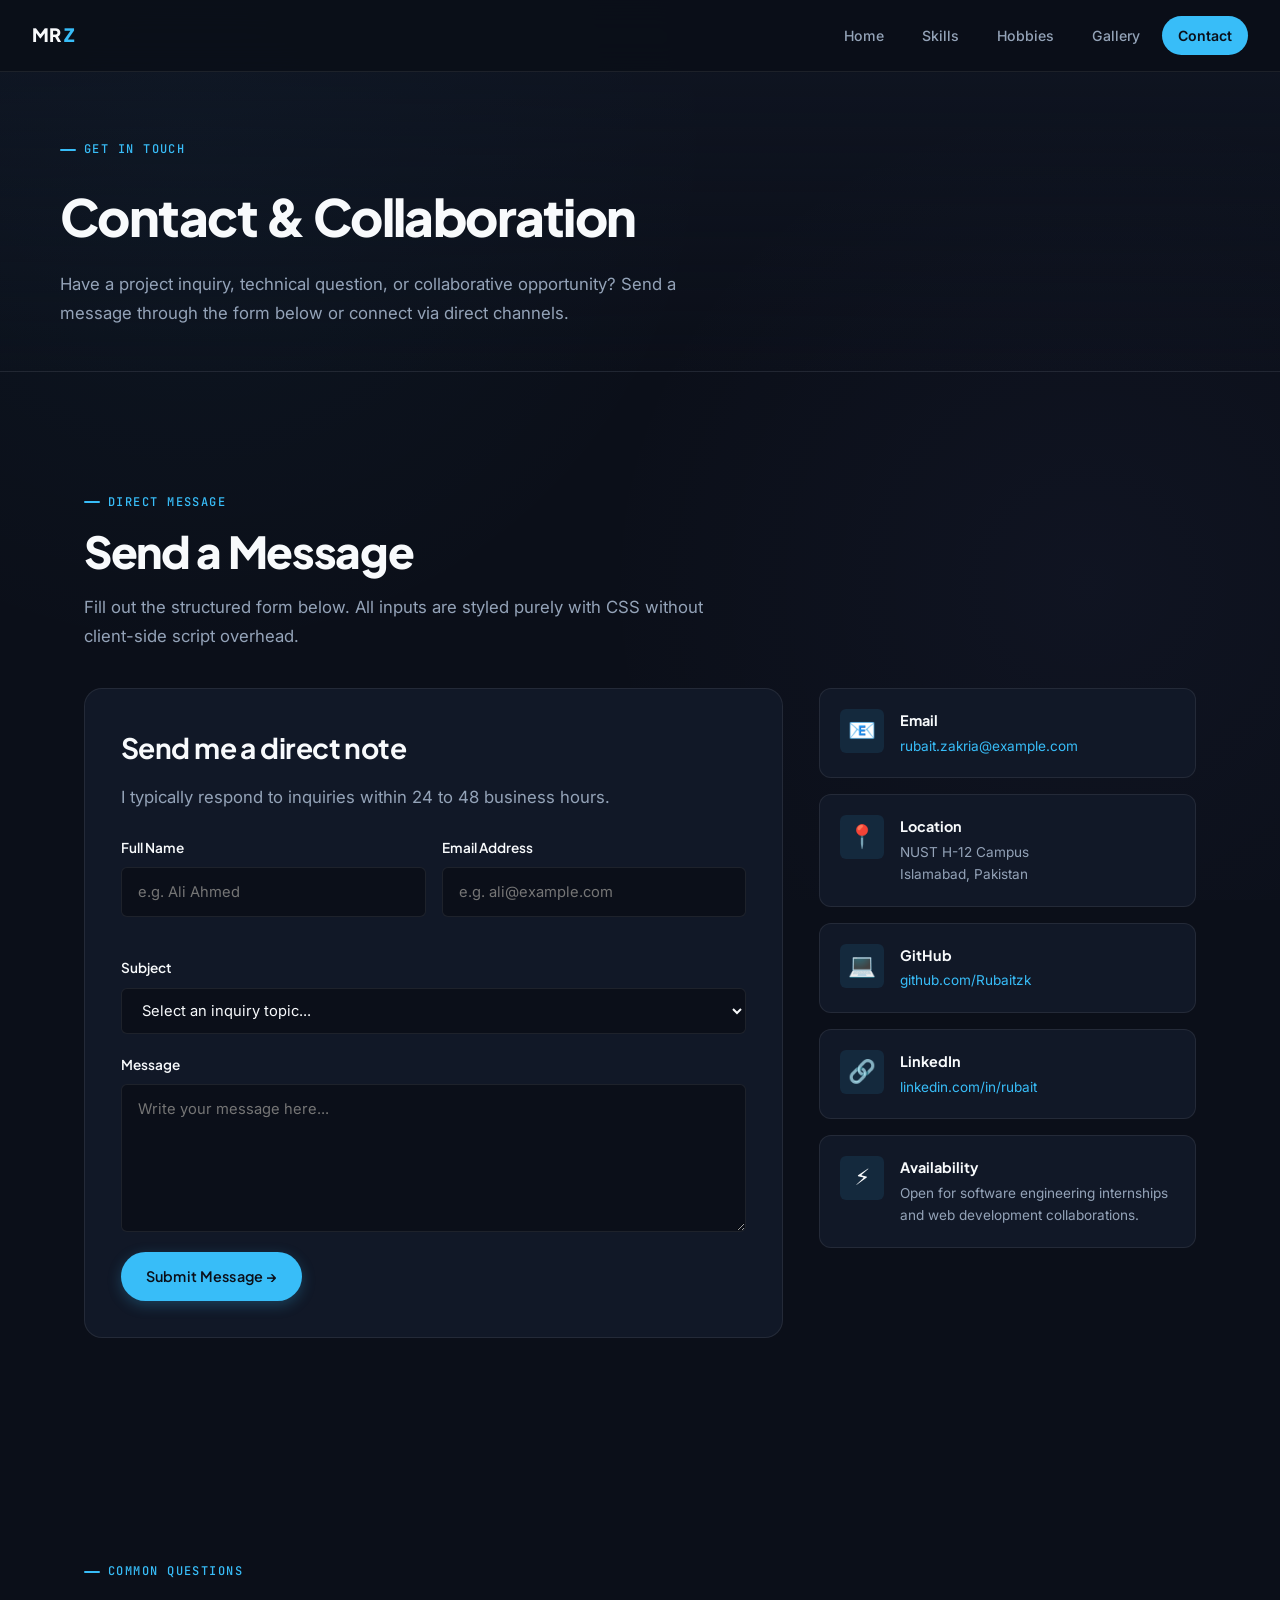
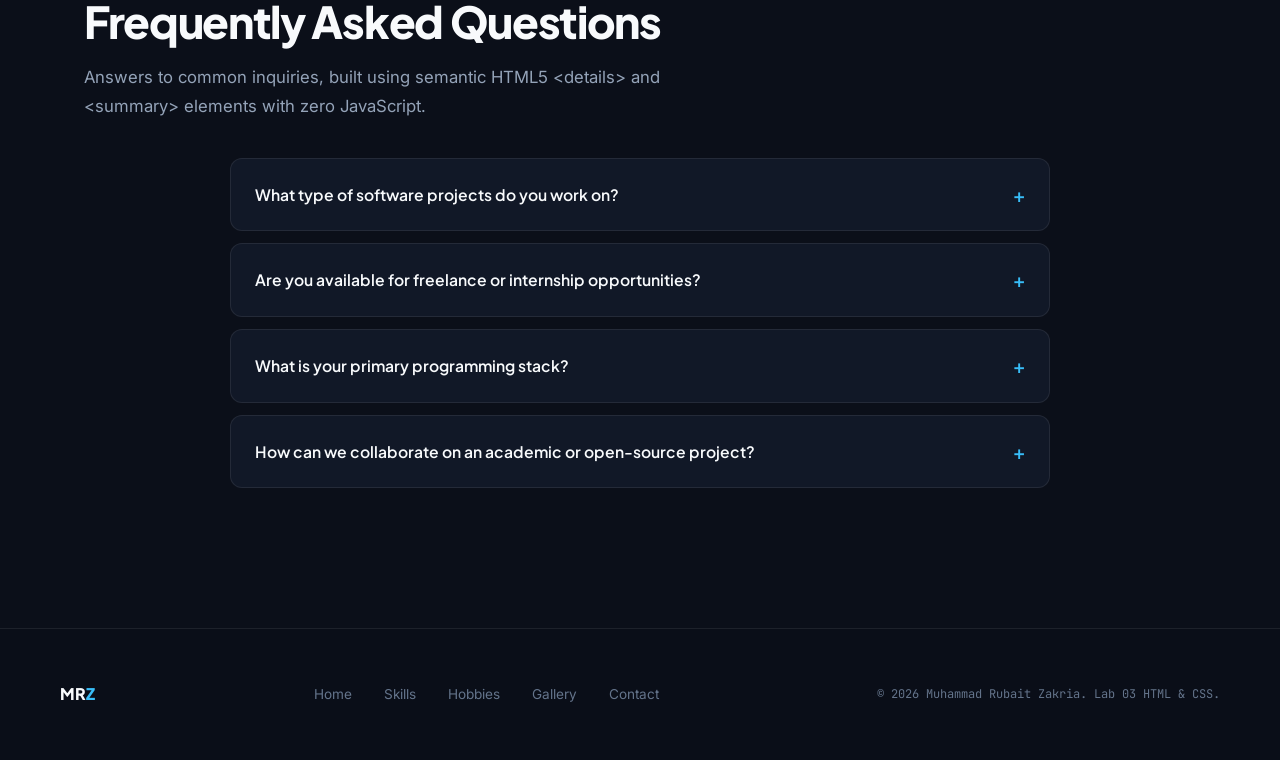
==== commit 4f2c343c: "feat(pure-css): remove JavaScript, streamline design, and ensure strict Lab 03 HTML+CSS compliance" ====
--- a/contact.html
+++ b/contact.html
@@ -1,10 +1,10 @@
-﻿<!DOCTYPE html>
-<!-- contact.html — Contact · Portfolio v2.0 · Muhammad Rubait Zakria -->
+<!DOCTYPE html>
+<!-- contact.html — Contact · Muhammad Rubait Zakria Portfolio (HTML & CSS) -->
 <html lang="en">
 <head>
   <meta charset="UTF-8">
   <meta name="viewport" content="width=device-width, initial-scale=1.0">
-  <meta name="description" content="Get in touch with Muhammad Rubait Zakria — contact form, email, social links, and frequently asked questions.">
+  <meta name="description" content="Get in touch with Muhammad Rubait Zakria — contact form, email address, campus location, social links, and frequently asked questions.">
   <meta name="author" content="Muhammad Rubait Zakria">
   <title>Contact — Muhammad Rubait Zakria</title>
   <link rel="preconnect" href="https://fonts.googleapis.com">
@@ -13,197 +13,174 @@
 </head>
 <body>
 
-  <div class="cursor-dot" id="cursor-dot" aria-hidden="true"></div>
-  <div class="cursor-ring" id="cursor-ring" aria-hidden="true"></div>
-  <div id="scroll-progress" role="progressbar" aria-label="Page scroll progress"></div>
-
   <!-- ===== NAVIGATION ===== -->
-  <nav class="nav" id="main-nav" aria-label="Main navigation">
-    <a href="index.html" class="nav-logo">MR<span>Z</span></a>
-    <div class="nav-links" id="nav-links">
-      <a href="index.html">Home</a>
-      <a href="skills.html">Skills</a>
-      <a href="hobbies.html">Hobbies</a>
-      <a href="gallery.html">Gallery</a>
-      <a href="contact.html" class="active" aria-current="page">Contact</a>
-    </div>
-    <button class="nav-toggle" id="nav-toggle" aria-label="Toggle navigation menu">
-      <span></span><span></span><span></span>
-    </button>
-  </nav>
-
-  <!-- ===== PAGE HERO ===== -->
-  <div class="page-hero">
-    <div class="page-hero-gfx" aria-hidden="true"></div>
-    <div class="page-hero-inner">
-      <div class="eyebrow">Let's Connect</div>
-      <h1>Get<br><span class="hollow">In Touch</span></h1>
-      <p class="page-subtitle">Have a project idea, a question, or just want to say hello? Fill out the form and I'll get back to you within 24–48 hours.</p>
-    </div>
-  </div>
-
-  <!-- ===== CONTACT SECTION ===== -->
-  <section class="section anim-reveal" id="contact" aria-labelledby="contact-heading">
-    <h2 class="h-xl" id="contact-heading" style="margin-bottom:40px;">Send a Message</h2>
-
-    <div class="contact-layout">
-
-      <!-- Contact Form -->
-      <div class="form-card">
-        <h3>Drop me a line</h3>
-        <p>I read every message and reply personally. No bots, no auto-replies.</p>
-
-        <!--
-          <form> collects user input.
-          action="#" keeps it on the same page (front-end only).
-          JS handles the submit feedback.
-        -->
-        <form action="#" id="contact-form" novalidate>
-
-          <!-- Two-column row: Name + Email -->
-          <div class="fld-2col">
-            <div class="fld">
-              <!-- Floating label: label appears above input on focus -->
-              <input type="text"  id="name"  name="name"  placeholder=" " autocomplete="name" required aria-required="true">
-              <label for="name">Your Name</label>
-            </div>
-            <div class="fld">
-              <input type="email" id="email" name="email" placeholder=" " autocomplete="email" required aria-required="true">
-              <label for="email">Email Address</label>
-            </div>
-          </div>
-
-          <!-- Subject dropdown -->
-          <div class="fld">
-            <select id="subject" name="subject" aria-label="Select subject">
-              <option value="" disabled selected>Select a topic…</option>
-              <option value="project">Project Collaboration</option>
-              <option value="freelance">Freelance Inquiry</option>
-              <option value="academic">Academic Question</option>
-              <option value="general">General Hello</option>
-            </select>
-            <label for="subject">Subject</label>
-          </div>
-
-          <!-- Message textarea -->
-          <div class="fld is-textarea">
-            <textarea id="message" name="message" rows="5" placeholder=" " required aria-required="true"></textarea>
-            <label for="message">Your Message</label>
-          </div>
-
-          <button type="submit" class="btn-send" id="submit-btn">Send Message →</button>
-        </form>
-      </div>
-
-      <!-- Contact Info Sidebar -->
-      <aside class="contact-info-col" aria-label="Contact information">
-
-        <div class="info-tile">
-          <div class="info-ico" aria-hidden="true">📧</div>
-          <div class="info-text">
-            <h4>Email</h4>
-            <p><a href="mailto:rubait.zakria@example.com">rubait.zakria@example.com</a></p>
-          </div>
+  <header>
+    <nav class="nav" aria-label="Main navigation">
+      <a href="index.html" class="nav-logo">MR<span>Z</span></a>
+      <div class="nav-links">
+        <a href="index.html">Home</a>
+        <a href="skills.html">Skills</a>
+        <a href="hobbies.html">Hobbies</a>
+        <a href="gallery.html">Gallery</a>
+        <a href="contact.html" class="active" aria-current="page">Contact</a>
+      </div>
+    </nav>
+  </header>
+
+  <main>
+    <!-- ===== PAGE HEADER ===== -->
+    <section class="page-header">
+      <div class="page-header-inner">
+        <div class="eyebrow">Get In Touch</div>
+        <h1 class="page-title">Contact &amp; Collaboration</h1>
+        <p class="page-subtitle">Have a project inquiry, technical question, or collaborative opportunity? Send a message through the form below or connect via direct channels.</p>
+      </div>
+    </section>
+
+    <!-- ===== CONTACT SECTION ===== -->
+    <section class="section" id="contact" aria-labelledby="contact-heading">
+      <div class="eyebrow">Direct Message</div>
+      <h2 class="h-xl" id="contact-heading">Send a Message</h2>
+      <p class="body-lg body-lead">Fill out the structured form below. All inputs are styled purely with CSS without client-side script overhead.</p>
+
+      <div class="contact-grid">
+        <!-- Contact Form -->
+        <div class="contact-form-box">
+          <h3 class="h-lg">Send me a direct note</h3>
+          <p class="body-lg">I typically respond to inquiries within 24 to 48 business hours.</p>
+
+          <form action="#" method="post">
+            <div class="form-row">
+              <div class="form-group">
+                <label for="name" class="form-label">Full Name</label>
+                <input type="text" id="name" name="name" class="form-control" placeholder="e.g. Ali Ahmed" required>
+              </div>
+
+              <div class="form-group">
+                <label for="email" class="form-label">Email Address</label>
+                <input type="email" id="email" name="email" class="form-control" placeholder="e.g. ali@example.com" required>
+              </div>
+            </div>
+
+            <div class="form-group">
+              <label for="subject" class="form-label">Subject</label>
+              <select id="subject" name="subject" class="form-control" required>
+                <option value="" disabled selected>Select an inquiry topic...</option>
+                <option value="collaboration">Project Collaboration</option>
+                <option value="freelance">Freelance Development</option>
+                <option value="academic">Academic &amp; Research Discussion</option>
+                <option value="general">General Inquiry</option>
+              </select>
+            </div>
+
+            <div class="form-group">
+              <label for="message" class="form-label">Message</label>
+              <textarea id="message" name="message" class="form-control" rows="5" placeholder="Write your message here..." required></textarea>
+            </div>
+
+            <button type="submit" class="btn btn-primary">Submit Message →</button>
+          </form>
         </div>
 
-        <div class="info-tile">
-          <div class="info-ico" aria-hidden="true">📍</div>
-          <div class="info-text">
-            <h4>Location</h4>
-            <p>NUST H-12 Campus<br>Islamabad, Pakistan</p>
-          </div>
-        </div>
-
-        <div class="info-tile">
-          <div class="info-ico" aria-hidden="true">💻</div>
-          <div class="info-text">
-            <h4>GitHub</h4>
-            <p><a href="https://github.com/" target="_blank" rel="noopener noreferrer">github.com/rubait</a></p>
-          </div>
-        </div>
-
-        <div class="info-tile">
-          <div class="info-ico" aria-hidden="true">🔗</div>
-          <div class="info-text">
-            <h4>LinkedIn</h4>
-            <p><a href="https://linkedin.com/" target="_blank" rel="noopener noreferrer">linkedin.com/in/rubait</a></p>
-          </div>
-        </div>
-
-        <!-- Availability indicator -->
-        <div class="avail-tile">
-          <h4><span class="avail-dot" aria-hidden="true"></span>Currently Available</h4>
-          <p>Open to freelance projects, collaborations, and internship opportunities starting 2026.</p>
-        </div>
-
-      </aside>
-    </div>
-  </section>
-
-  <!-- ===== FAQ ===== -->
-  <section class="section anim-reveal" id="faq" aria-labelledby="faq-heading">
-    <div class="eyebrow">Common Questions</div>
-    <h2 class="h-xl" id="faq-heading" style="margin-bottom:12px;">FAQ</h2>
-    <p class="body-lg" style="max-width:520px;margin-bottom:40px;">Quick answers to the most common questions I get.</p>
-
-    <!--
-      Native HTML5 <details> / <summary> — no JavaScript needed.
-      Provides accessible, zero-JS accordion functionality.
-    -->
-    <div class="faq-wrap">
-
-      <details class="faq-item" id="faq-1">
-        <summary>
-          <span class="faq-q">What kind of projects do you work on?</span>
-          <span class="faq-plus" aria-hidden="true">+</span>
-        </summary>
-        <div class="faq-body">
-          <p>I work on full-stack web applications — React frontends, Node.js backends, and SQL databases. I'm also exploring AI/ML projects involving computer vision and NLP. I enjoy projects that require learning new technologies and solving genuinely complex problems.</p>
-        </div>
-      </details>
-
-      <details class="faq-item" id="faq-2">
-        <summary>
-          <span class="faq-q">Are you available for freelance work?</span>
-          <span class="faq-plus" aria-hidden="true">+</span>
-        </summary>
-        <div class="faq-body">
-          <p>Yes — I'm currently open to freelance projects, especially in web development and front-end engineering. I balance my academic schedule at NUST with client work and consistently meet deadlines. Let's discuss what you need.</p>
-        </div>
-      </details>
-
-      <details class="faq-item" id="faq-3">
-        <summary>
-          <span class="faq-q">What technologies do you specialise in?</span>
-          <span class="faq-plus" aria-hidden="true">+</span>
-        </summary>
-        <div class="faq-body">
-          <p>My core stack: C++, Python, Java, JavaScript for languages; HTML/CSS, React, and SQL for the web. For tooling: Git, GitHub, and Linux-based environments. I'm also building skills in AI/ML frameworks like PyTorch.</p>
-        </div>
-      </details>
-
-      <details class="faq-item" id="faq-4">
-        <summary>
-          <span class="faq-q">How can we collaborate on a project?</span>
-          <span class="faq-plus" aria-hidden="true">+</span>
-        </summary>
-        <div class="faq-body">
-          <p>Fill out the contact form above or send me an email directly. Describe your project idea, timeline, and any specific requirements. I'll review it and respond within 24–48 hours to discuss next steps.</p>
-        </div>
-      </details>
-
-      <details class="faq-item" id="faq-5">
-        <summary>
-          <span class="faq-q">Do you contribute to open-source?</span>
-          <span class="faq-plus" aria-hidden="true">+</span>
-        </summary>
-        <div class="faq-body">
-          <p>I'm beginning to contribute to open-source projects, particularly in the Linux and web development ecosystems. I believe open-source is the best way to learn from experienced engineers and give back to the community that helped me grow.</p>
-        </div>
-      </details>
-
-    </div>
-  </section>
+        <!-- Contact Information Sidebar -->
+        <aside class="contact-sidebar" aria-label="Direct contact details">
+          <!-- Email -->
+          <div class="contact-card">
+            <div class="contact-icon" aria-hidden="true">📧</div>
+            <div class="contact-details">
+              <h4>Email</h4>
+              <p><a href="mailto:rubait.zakria@example.com">rubait.zakria@example.com</a></p>
+            </div>
+          </div>
+
+          <!-- Location -->
+          <div class="contact-card">
+            <div class="contact-icon" aria-hidden="true">📍</div>
+            <div class="contact-details">
+              <h4>Location</h4>
+              <p>NUST H-12 Campus<br>Islamabad, Pakistan</p>
+            </div>
+          </div>
+
+          <!-- GitHub -->
+          <div class="contact-card">
+            <div class="contact-icon" aria-hidden="true">💻</div>
+            <div class="contact-details">
+              <h4>GitHub</h4>
+              <p><a href="https://github.com/Rubaitzk" target="_blank" rel="noopener noreferrer">github.com/Rubaitzk</a></p>
+            </div>
+          </div>
+
+          <!-- LinkedIn -->
+          <div class="contact-card">
+            <div class="contact-icon" aria-hidden="true">🔗</div>
+            <div class="contact-details">
+              <h4>LinkedIn</h4>
+              <p><a href="https://linkedin.com/" target="_blank" rel="noopener noreferrer">linkedin.com/in/rubait</a></p>
+            </div>
+          </div>
+
+          <!-- Availability Card -->
+          <div class="contact-card">
+            <div class="contact-icon" aria-hidden="true">⚡</div>
+            <div class="contact-details">
+              <h4>Availability</h4>
+              <p>Open for software engineering internships and web development collaborations.</p>
+            </div>
+          </div>
+        </aside>
+      </div>
+    </section>
+
+    <!-- ===== FAQ ACCORDION (Pure HTML5 & CSS) ===== -->
+    <section class="section" id="faq" aria-labelledby="faq-heading">
+      <div class="eyebrow">Common Questions</div>
+      <h2 class="h-xl" id="faq-heading">Frequently Asked Questions</h2>
+      <p class="body-lg body-lead">Answers to common inquiries, built using semantic HTML5 &lt;details&gt; and &lt;summary&gt; elements with zero JavaScript.</p>
+
+      <div class="faq-list">
+        <details class="faq-card">
+          <summary>
+            <span>What type of software projects do you work on?</span>
+            <span class="faq-icon" aria-hidden="true">+</span>
+          </summary>
+          <div class="faq-answer">
+            <p>I primarily work on full-stack web applications (HTML5/CSS3, JavaScript/React, Node.js, SQL), system-level utilities in C++ and Python, and exploratory machine learning workflows.</p>
+          </div>
+        </details>
+
+        <details class="faq-card">
+          <summary>
+            <span>Are you available for freelance or internship opportunities?</span>
+            <span class="faq-icon" aria-hidden="true">+</span>
+          </summary>
+          <div class="faq-answer">
+            <p>Yes, I am open to freelance web projects and software engineering internship opportunities. I manage my timeline alongside university coursework to ensure reliable delivery.</p>
+          </div>
+        </details>
+
+        <details class="faq-card">
+          <summary>
+            <span>What is your primary programming stack?</span>
+            <span class="faq-icon" aria-hidden="true">+</span>
+          </summary>
+          <div class="faq-answer">
+            <p>My core programming stack includes C++ and Python for algorithms and data processing, HTML5/CSS3/JavaScript for web engineering, and Linux environments for systems administration.</p>
+          </div>
+        </details>
+
+        <details class="faq-card">
+          <summary>
+            <span>How can we collaborate on an academic or open-source project?</span>
+            <span class="faq-icon" aria-hidden="true">+</span>
+          </summary>
+          <div class="faq-answer">
+            <p>You can reach out via the contact form above or email me directly with a brief outline of the project goals, repository link, and expected contribution scope.</p>
+          </div>
+        </details>
+      </div>
+    </section>
+  </main>
 
   <!-- ===== FOOTER ===== -->
   <footer>
@@ -216,27 +193,9 @@
         <a href="gallery.html">Gallery</a>
         <a href="contact.html">Contact</a>
       </nav>
-      <p class="footer-copy">© 2026 Muhammad Rubait Zakria</p>
+      <p class="footer-copy">© 2026 Muhammad Rubait Zakria. Lab 03 HTML &amp; CSS.</p>
     </div>
   </footer>
 
-  <script src="js/main.js"></script>
-  <script>
-    /* ── Contact Form Submit Feedback ────────── */
-    document.getElementById("contact-form").addEventListener("submit", function (e) {
-      e.preventDefault();
-      var btn = document.getElementById("submit-btn");
-      var original = btn.textContent;
-      btn.textContent = "✓ Message Sent!";
-      btn.style.background = "#4ade80";
-      btn.disabled = true;
-      setTimeout(function () {
-        btn.textContent = original;
-        btn.style.background = "";
-        btn.disabled = false;
-        e.target.reset();
-      }, 3500);
-    });
-  </script>
 </body>
 </html>
--- a/css/style.css
+++ b/css/style.css
@@ -1,380 +1,1508 @@
-﻿/* ═══════════════════════════════════════════════════════════════
-   PORTFOLIO v2.0  ·  Muhammad Rubait Zakria
-   Design System : Editorial Dark — Electric Lime
-   Fonts         : Unbounded (display) · DM Sans (body) · Space Mono (mono)
-   Palette       : #0A0A0A base  ·  #CBFF4D accent  ·  #FF5F3D secondary
+/* ═══════════════════════════════════════════════════════════════
+   PORTFOLIO — Muhammad Rubait Zakria
+   CS344 Web Engineering · Lab 03 (HTML & CSS)
+   Clean, Modern, Pure HTML5 + CSS (Zero JavaScript)
    ═══════════════════════════════════════════════════════════════ */
 
-/* ── 0. GOOGLE FONTS ─────────────────────────────────────────── */
-@import url("https://fonts.googleapis.com/css2?family=Unbounded:wght@400;700;900&family=DM+Sans:ital,opsz,wght@0,9..40,300;0,9..40,400;0,9..40,500;0,9..40,600;1,9..40,300&family=Space+Mono:wght@400;700&display=swap");
-
-/* ── 1. DESIGN TOKENS ────────────────────────────────────────── */
+/* ── 1. GOOGLE FONTS ─────────────────────────────────────────── */
+@import url("https://fonts.googleapis.com/css2?family=Plus+Jakarta+Sans:wght@400;500;600;700;800&family=Inter:wght@300;400;500;600&family=JetBrains+Mono:wght@400;500;700&display=swap");
+
+/* ── 2. DESIGN TOKENS ────────────────────────────────────────── */
 :root {
-  --bg:           #0A0A0A;
-  --bg-raised:    #111111;
-  --bg-card:      #181818;
-  --bg-hover:     #202020;
-  --ink:          #F2F0EA;
-  --ink-2:        #9A9A9A;
-  --ink-3:        #555555;
-  --lime:         #CBFF4D;
-  --lime-dark:    #a8d93a;
-  --coral:        #FF5F3D;
-  --sky:          #5BAAFF;
-  --border:       rgba(255,255,255,0.07);
-  --border-hover: rgba(203,255,77,0.25);
-  --shadow-md:    0 8px 32px rgba(0,0,0,0.4);
-  --shadow-lime:  0 0 40px rgba(203,255,77,0.12);
-  --r-xs: 4px; --r-sm: 8px; --r-md: 14px; --r-lg: 22px; --r-xl: 36px;
-  --ease-out: cubic-bezier(0.16,1,0.3,1);
-  --ease-std: cubic-bezier(0.4,0,0.2,1);
-  --t-fast: 0.15s cubic-bezier(0.4,0,0.2,1);
-  --t-med:  0.3s  cubic-bezier(0.4,0,0.2,1);
-  --t-slow: 0.65s cubic-bezier(0.16,1,0.3,1);
-  --font-display: "Unbounded", sans-serif;
-  --font-body:    "DM Sans", system-ui, sans-serif;
-  --font-mono:    "Space Mono", monospace;
-  --section-v:    clamp(64px,9vw,128px);
-  --container:    1240px;
-  --gap-h:        clamp(24px,4vw,48px);
-}
-
-/* ── 2. RESET ────────────────────────────────────────────────── */
-*,*::before,*::after{margin:0;padding:0;box-sizing:border-box}
-html{scroll-behavior:smooth;font-size:16px;-webkit-text-size-adjust:100%}
-body{font-family:var(--font-body);background-color:var(--bg);color:var(--ink);line-height:1.65;overflow-x:hidden;cursor:none}
-@media(pointer:coarse){body{cursor:auto}}
-img{display:block;max-width:100%;height:auto}
-a{color:inherit;text-decoration:none}
-ul,ol{list-style:none}
-button{cursor:pointer;border:none;background:none;font:inherit;color:inherit}
-input,textarea,select{font:inherit}
-
-/* ── 3. NOISE TEXTURE ────────────────────────────────────────── */
-body::before{
-  content:"";position:fixed;inset:0;
-  background-image:url("data:image/svg+xml,%3Csvg xmlns='http://www.w3.org/2000/svg' width='300' height='300'%3E%3Cfilter id='g'%3E%3CfeTurbulence type='fractalNoise' baseFrequency='0.75' numOctaves='4' stitchTiles='stitch'/%3E%3C/filter%3E%3Crect width='100%25' height='100%25' filter='url(%23g)' opacity='0.05'/%3E%3C/svg%3E");
-  pointer-events:none;z-index:9999;opacity:0.35
-}
-
-/* ── 4. CUSTOM CURSOR ────────────────────────────────────────── */
-.cursor-dot,.cursor-ring{position:fixed;pointer-events:none;z-index:10000;transform:translate(-50%,-50%);will-change:left,top}
-.cursor-dot{width:7px;height:7px;background:var(--lime);border-radius:50%}
-.cursor-ring{width:38px;height:38px;border:1.5px solid rgba(203,255,77,0.45);border-radius:50%;transition:width .25s,height .25s,border-color .2s}
-.cursor-ring.hovered{width:60px;height:60px;border-color:var(--lime)}
-
-/* ── 5. SCROLL PROGRESS ──────────────────────────────────────── */
-#scroll-progress{position:fixed;top:0;left:0;height:2px;width:0%;background:var(--lime);z-index:9998;transition:width .08s linear}
-
-/* ── 6. NAVIGATION ───────────────────────────────────────────── */
-.nav{position:fixed;top:0;left:0;right:0;z-index:1000;padding:22px var(--gap-h);display:flex;align-items:center;justify-content:space-between;gap:24px;transition:background var(--t-med),border-bottom var(--t-med),backdrop-filter var(--t-med),padding var(--t-med)}
-.nav.scrolled{padding-top:14px;padding-bottom:14px;background:rgba(10,10,10,0.82);backdrop-filter:blur(24px);-webkit-backdrop-filter:blur(24px);border-bottom:1px solid var(--border)}
-.nav-logo{font-family:var(--font-display);font-size:.85rem;font-weight:700;letter-spacing:.02em;color:var(--ink);transition:color var(--t-fast);flex-shrink:0}
-.nav-logo span{color:var(--lime)}
-.nav-logo:hover{color:var(--lime)}
-.nav-links{display:flex;align-items:center;gap:2px}
-.nav-links a{font-size:.82rem;font-weight:500;color:var(--ink-2);padding:7px 16px;border-radius:100px;letter-spacing:.015em;transition:color var(--t-fast),background var(--t-fast);white-space:nowrap}
-.nav-links a:hover{color:var(--ink);background:var(--bg-raised)}
-.nav-links a.active{color:#0A0A0A;background:var(--lime);font-weight:600}
-.nav-toggle{display:none;flex-direction:column;gap:5px;padding:6px;border-radius:var(--r-xs);cursor:pointer;background:none;border:none}
-.nav-toggle span{display:block;width:22px;height:1.5px;background:var(--ink);border-radius:2px;transition:transform var(--t-med),opacity var(--t-fast)}
-.nav-toggle.open span:nth-child(1){transform:translateY(6.5px) rotate(45deg)}
-.nav-toggle.open span:nth-child(2){opacity:0}
-.nav-toggle.open span:nth-child(3){transform:translateY(-6.5px) rotate(-45deg)}
-
-/* ── 7. LAYOUT ───────────────────────────────────────────────── */
-.container{max-width:var(--container);margin:0 auto;padding-left:var(--gap-h);padding-right:var(--gap-h)}
-.section{padding-top:var(--section-v);padding-bottom:var(--section-v);padding-left:var(--gap-h);padding-right:var(--gap-h);max-width:var(--container);margin-left:auto;margin-right:auto}
-.float-left{float:left}
-.float-right{float:right}
-.clear{clear:both}
-.clearfix::after{content:"";display:table;clear:both}
-
-/* ── 8. EYEBROW ──────────────────────────────────────────────── */
-.eyebrow{display:inline-flex;align-items:center;gap:10px;font-family:var(--font-mono);font-size:.72rem;letter-spacing:.14em;text-transform:uppercase;color:var(--lime);margin-bottom:18px}
-.eyebrow::before{content:"";display:inline-block;width:22px;height:1px;background:var(--lime)}
-
-/* ── 9. TYPOGRAPHY ───────────────────────────────────────────── */
-.h-xl{font-family:var(--font-display);font-size:clamp(2.2rem,4.5vw,4rem);font-weight:700;line-height:1.05;letter-spacing:-.035em;color:var(--ink)}
-.h-md{font-family:var(--font-display);font-size:clamp(1.1rem,1.6vw,1.35rem);font-weight:700;letter-spacing:-.02em;color:var(--ink)}
-.body-lg{font-size:1.05rem;color:var(--ink-2);line-height:1.85}
-
-/* ── 10. BUTTONS ─────────────────────────────────────────────── */
-.btn{display:inline-flex;align-items:center;gap:8px;padding:13px 28px;border-radius:100px;font-weight:600;font-size:.88rem;letter-spacing:.01em;transition:background var(--t-fast),color var(--t-fast),transform var(--t-med),box-shadow var(--t-med),border-color var(--t-fast);white-space:nowrap}
-.btn-primary{background:var(--lime);color:#0A0A0A}
-.btn-primary:hover{background:#d9ff5a;transform:translateY(-2px);box-shadow:0 10px 28px rgba(203,255,77,.28)}
-.btn-ghost{background:transparent;color:var(--ink);border:1.5px solid var(--border)}
-.btn-ghost:hover{border-color:var(--lime);color:var(--lime);transform:translateY(-2px)}
-.btn-outline{background:transparent;color:var(--lime);border:1.5px solid var(--lime)}
-.btn-outline:hover{background:var(--lime);color:#0A0A0A;transform:translateY(-2px)}
-
-/* ── 11. GRID BOX ────────────────────────────────────────────── */
-.grid-box{display:grid;gap:1px;background:var(--border);border:1px solid var(--border);border-radius:var(--r-lg);overflow:hidden}
-.grid-cell{background:var(--bg-raised);transition:background var(--t-med)}
-.grid-cell:hover{background:var(--bg-card)}
-
-/* ── 12. HERO ────────────────────────────────────────────────── */
-.hero{min-height:100svh;display:flex;flex-direction:column;justify-content:flex-end;padding:170px var(--gap-h) 80px;position:relative;overflow:hidden}
-.hero-bg-photo{position:absolute;inset:0;z-index:0}
-.hero-bg-photo img{width:100%;height:100%;object-fit:cover;opacity:.06;filter:grayscale(100%) contrast(1.3)}
-.hero-bg-photo::after{content:"";position:absolute;inset:0;background:linear-gradient(to top,var(--bg) 40%,transparent)}
-.hero-grid-lines{position:absolute;inset:0;background-image:linear-gradient(rgba(255,255,255,.018) 1px,transparent 1px),linear-gradient(90deg,rgba(255,255,255,.018) 1px,transparent 1px);background-size:80px 80px;z-index:0;pointer-events:none}
-.hero-inner{position:relative;z-index:1;max-width:var(--container);margin:0 auto;width:100%}
-.hero-badge{display:inline-flex;align-items:center;gap:9px;font-family:var(--font-mono);font-size:.72rem;letter-spacing:.08em;color:var(--lime);background:rgba(203,255,77,.08);border:1px solid rgba(203,255,77,.2);padding:7px 18px;border-radius:100px;margin-bottom:36px}
-.hero-badge-dot{width:6px;height:6px;border-radius:50%;background:var(--lime);animation:dot-pulse 2s ease-in-out infinite;flex-shrink:0}
-@keyframes dot-pulse{0%,100%{opacity:1;transform:scale(1)}50%{opacity:.4;transform:scale(1.4)}}
-.hero-title{font-family:var(--font-display);font-size:clamp(3.8rem,10vw,10.5rem);font-weight:900;letter-spacing:-.045em;line-height:.9;margin-bottom:44px}
-.hero-title .ln1{color:var(--ink);display:block}
-.hero-title .ln2{display:block;-webkit-text-fill-color:transparent;-webkit-text-stroke:1px rgba(242,240,234,.22)}
-.hero-title .ln3{color:var(--lime);display:block}
-.hero-meta{display:flex;align-items:flex-start;gap:52px;margin-bottom:48px;flex-wrap:wrap}
-.hero-desc{font-size:1rem;color:var(--ink-2);line-height:1.8;max-width:400px}
-.hero-desc strong{color:var(--ink);font-weight:600}
-.hero-tags{display:flex;flex-wrap:wrap;gap:8px;padding-top:4px}
-.hero-tags span{font-family:var(--font-mono);font-size:.7rem;letter-spacing:.06em;color:var(--ink-3);border:1px solid var(--border);padding:5px 12px;border-radius:100px}
-.hero-cta{display:flex;gap:12px;flex-wrap:wrap}
-.scroll-hint{position:absolute;bottom:38px;right:var(--gap-h);z-index:1;display:flex;flex-direction:column;align-items:center;gap:8px;font-family:var(--font-mono);font-size:.62rem;letter-spacing:.14em;text-transform:uppercase;color:var(--ink-3);writing-mode:vertical-rl}
-.scroll-hint-line{width:1px;height:44px;background:linear-gradient(to bottom,var(--ink-3),transparent);animation:scroll-grow 2s ease-in-out infinite}
-@keyframes scroll-grow{0%,100%{transform:scaleY(.3);opacity:.4}50%{transform:scaleY(1);opacity:1}}
-
-/* ── 13. TICKER ──────────────────────────────────────────────── */
-.ticker-wrap{overflow:hidden;border-top:1px solid var(--border);border-bottom:1px solid var(--border);background:var(--bg-raised);padding:13px 0;user-select:none}
-.ticker-track{display:flex;width:max-content;animation:ticker-run 28s linear infinite}
-.ticker-track:hover{animation-play-state:paused}
-.ticker-track span{font-family:var(--font-mono);font-size:.72rem;letter-spacing:.07em;text-transform:uppercase;color:var(--ink-3);padding:0 20px;white-space:nowrap}
-.ticker-track span.t-accent{color:var(--lime)}
-@keyframes ticker-run{from{transform:translateX(0)}to{transform:translateX(-50%)}}
-
-/* ── 14. STATS ───────────────────────────────────────────────── */
-.stats-strip{padding:0 var(--gap-h) var(--section-v);max-width:var(--container);margin:0 auto}
-.stats-row{grid-template-columns:repeat(4,1fr)}
-.stat-cell{padding:36px 28px}
-.stat-num{font-family:var(--font-display);font-size:clamp(2rem,3.5vw,3.2rem);font-weight:900;letter-spacing:-.04em;color:var(--lime);line-height:1;margin-bottom:6px;display:block}
-.stat-lbl{font-family:var(--font-mono);font-size:.68rem;letter-spacing:.1em;text-transform:uppercase;color:var(--ink-3)}
-
-/* ── 15. ABOUT ───────────────────────────────────────────────── */
-.about-split{display:grid;grid-template-columns:1fr 1.15fr;gap:72px;align-items:center}
-.about-img-col{float:left;width:42%;position:relative}
-.about-text-col{float:right;width:54%}
-.about-img-frame{border-radius:var(--r-lg);overflow:hidden;aspect-ratio:3/4;background:var(--bg-card);position:relative}
-.about-img-frame img{width:100%;height:100%;object-fit:cover;filter:grayscale(20%);transition:filter var(--t-slow)}
-.about-img-col:hover .about-img-frame img{filter:grayscale(0%)}
-.about-img-accent{position:absolute;bottom:-14px;right:-14px;width:65%;height:65%;border:2px solid rgba(203,255,77,.25);border-radius:var(--r-lg);pointer-events:none}
-.about-tag{position:absolute;top:18px;left:18px;font-family:var(--font-mono);font-size:.65rem;letter-spacing:.1em;text-transform:uppercase;color:var(--lime);background:rgba(10,10,10,.82);backdrop-filter:blur(8px);border:1px solid rgba(203,255,77,.15);padding:8px 14px;border-radius:var(--r-sm);z-index:1}
-.about-body p{color:var(--ink-2);line-height:1.9;margin-bottom:18px}
-.about-body p strong{color:var(--ink);font-weight:600}
-.about-details-grid{display:grid;grid-template-columns:1fr 1fr;gap:14px;margin-top:32px;padding-top:32px;border-top:1px solid var(--border)}
-.detail-label{font-family:var(--font-mono);font-size:.65rem;letter-spacing:.12em;text-transform:uppercase;color:var(--lime);margin-bottom:3px}
-.detail-value{font-size:.92rem;font-weight:500;color:var(--ink)}
-
-/* ── 16. SKILL CELLS ─────────────────────────────────────────── */
-.skills-preview-grid{grid-template-columns:repeat(3,1fr);margin-bottom:28px}
-.skill-cell{padding:26px 26px 28px}
-.skill-badge{display:inline-block;font-family:var(--font-mono);font-size:.62rem;letter-spacing:.1em;text-transform:uppercase;padding:3px 10px;border-radius:100px;margin-bottom:14px}
-.badge-lang{background:rgba(203,255,77,.1);color:var(--lime)}
-.badge-tool{background:rgba(91,170,255,.1);color:var(--sky)}
-.badge-fw{background:rgba(255,95,61,.12);color:var(--coral)}
-.skill-name-row{display:flex;justify-content:space-between;align-items:baseline;margin-bottom:12px}
-.skill-name{font-size:.98rem;font-weight:600;color:var(--ink)}
-.skill-pct{font-family:var(--font-display);font-size:.82rem;font-weight:700;color:var(--lime)}
-.skill-track{height:2px;background:var(--bg);border-radius:4px;overflow:visible}
-.skill-fill{height:100%;background:var(--lime);border-radius:4px;position:relative;transition:width 1.4s cubic-bezier(0.16,1,0.3,1)}
-.skill-fill::after{content:"";position:absolute;right:-2px;top:-2px;width:6px;height:6px;background:var(--lime);border-radius:50%;box-shadow:0 0 8px var(--lime)}
-.w-95{width:95%} .w-90{width:90%} .w-85{width:85%} .w-80{width:80%} .w-75{width:75%} .w-70{width:70%} .w-65{width:65%} .w-60{width:60%}
-
-/* ── 17. SERVICES ────────────────────────────────────────────── */
-.services-list{display:flex;flex-direction:column;gap:1px;background:var(--border);border:1px solid var(--border);border-radius:var(--r-lg);overflow:hidden}
-.service-row{background:var(--bg-raised);padding:30px 34px;display:grid;grid-template-columns:56px 1fr 52px;align-items:center;gap:24px;transition:background var(--t-med);cursor:default}
-.service-row:hover{background:var(--bg-card)}
-.service-num{font-family:var(--font-display);font-size:.72rem;font-weight:700;letter-spacing:.06em;color:var(--ink-3)}
-.service-body h3{font-family:var(--font-display);font-size:1rem;font-weight:700;letter-spacing:-.02em;color:var(--ink);margin-bottom:5px}
-.service-body p{font-size:.86rem;color:var(--ink-2);line-height:1.7}
-.service-emoji{font-size:1.8rem;text-align:right;line-height:1;opacity:.65;transition:opacity var(--t-fast),transform var(--t-med)}
-.service-row:hover .service-emoji{opacity:1;transform:scale(1.1) rotate(-4deg)}
-.link-arrow{display:inline-flex;align-items:center;gap:8px;font-size:.88rem;font-weight:600;color:var(--lime);border-bottom:1px solid transparent;padding-bottom:2px;transition:gap var(--t-med),border-color var(--t-med)}
-.link-arrow:hover{gap:14px;border-color:var(--lime)}
-
-/* ── 18. PAGE HERO ───────────────────────────────────────────── */
-.page-hero{padding:160px var(--gap-h) 80px;border-bottom:1px solid var(--border);position:relative;overflow:hidden}
-.page-hero-gfx{position:absolute;inset:0;background-image:linear-gradient(rgba(255,255,255,.016) 1px,transparent 1px),linear-gradient(90deg,rgba(255,255,255,.016) 1px,transparent 1px);background-size:60px 60px;pointer-events:none}
-.page-hero-inner{max-width:var(--container);margin:0 auto;position:relative;z-index:1}
-.page-hero h1{font-family:var(--font-display);font-size:clamp(3.2rem,8vw,8rem);font-weight:900;letter-spacing:-.045em;line-height:.9;color:var(--ink);margin-bottom:24px}
-.page-hero h1 .hollow{-webkit-text-fill-color:transparent;-webkit-text-stroke:1px rgba(242,240,234,.22)}
-.page-subtitle{font-size:1.05rem;color:var(--ink-2);max-width:540px;line-height:1.8}
-
-/* ── 19. SKILLS PAGE ─────────────────────────────────────────── */
-.skills-full-grid{grid-template-columns:repeat(2,1fr)}
-.skill-full-cell{padding:26px 28px 28px;position:relative}
-.skill-full-cell::before{content:"";position:absolute;left:0;top:0;bottom:0;width:2px;background:var(--lime);transform:scaleY(0);transform-origin:bottom;transition:transform var(--t-med)}
-.grid-cell:hover .skill-full-cell::before{transform:scaleY(1)}
-.soft-grid{display:grid;grid-template-columns:repeat(4,1fr);gap:16px}
-.soft-card{background:var(--bg-raised);border:1px solid var(--border);border-radius:var(--r-md);padding:28px 20px 24px;text-align:center;transition:border-color var(--t-med),transform var(--t-med)}
-.soft-card:hover{border-color:var(--border-hover);transform:translateY(-4px)}
-.soft-icon{font-size:2rem;display:block;margin-bottom:14px;line-height:1}
-.soft-card h4{font-family:var(--font-display);font-size:.88rem;font-weight:700;letter-spacing:-.015em;color:var(--ink);margin-bottom:8px}
-.soft-card p{font-size:.8rem;color:var(--ink-2);line-height:1.7}
-.timeline{position:relative;padding-left:28px;max-width:740px}
-.timeline::before{content:"";position:absolute;left:4px;top:8px;bottom:8px;width:1px;background:var(--border)}
-.tl-item{position:relative;padding-bottom:44px}
-.tl-item:last-child{padding-bottom:0}
-.tl-item::before{content:"";position:absolute;left:-26px;top:8px;width:10px;height:10px;border-radius:50%;background:var(--lime);border:2px solid var(--bg);box-shadow:0 0 0 3px rgba(203,255,77,.18)}
-.tl-year{font-family:var(--font-mono);font-size:.68rem;letter-spacing:.1em;text-transform:uppercase;color:var(--lime);margin-bottom:8px}
-.tl-item h4{font-family:var(--font-display);font-size:1.02rem;font-weight:700;letter-spacing:-.02em;color:var(--ink);margin-bottom:10px}
-.tl-item p{font-size:.88rem;color:var(--ink-2);line-height:1.85}
-
-/* ── 20. HOBBIES ─────────────────────────────────────────────── */
-.bento-grid{display:grid;grid-template-columns:repeat(3,1fr);gap:14px}
-.bento-card{background:var(--bg-raised);border:1px solid var(--border);border-radius:var(--r-lg);padding:30px 28px;position:relative;overflow:hidden;transition:border-color var(--t-med),transform var(--t-med),box-shadow var(--t-med)}
-.bento-card:hover{border-color:var(--border-hover);transform:translateY(-3px);box-shadow:var(--shadow-lime)}
-.bento-card.span-2{grid-column:span 2}
-.bento-card.span-full{grid-column:span 3}
-.bento-icon{font-size:2.6rem;line-height:1;margin-bottom:18px;display:block}
-.bento-card h3{font-family:var(--font-display);font-size:1rem;font-weight:700;letter-spacing:-.02em;color:var(--ink);margin-bottom:10px}
-.bento-card p{font-size:.86rem;color:var(--ink-2);line-height:1.8;margin-bottom:12px}
-.bento-card ul li{font-size:.82rem;color:var(--ink-2);padding:4px 0 4px 18px;position:relative}
-.bento-card ul li::before{content:"→";position:absolute;left:0;color:var(--lime);font-size:.7rem;top:6px}
-.bento-bg-glyph{position:absolute;bottom:-10px;right:-4px;font-size:7rem;line-height:1;opacity:.04;pointer-events:none;user-select:none}
-.quote-block{border-left:3px solid var(--lime);padding:24px 36px;max-width:840px;margin:0 auto}
-.quote-block blockquote{font-family:var(--font-display);font-size:clamp(1.35rem,3vw,2.1rem);font-weight:700;letter-spacing:-.03em;line-height:1.3;color:var(--ink);margin-bottom:14px}
-.quote-block cite{font-family:var(--font-mono);font-size:.75rem;letter-spacing:.08em;text-transform:uppercase;color:var(--lime);font-style:normal}
-.fun-fact-box{background:linear-gradient(135deg,rgba(203,255,77,.05),rgba(255,95,61,.04));border:1px solid rgba(203,255,77,.14);border-radius:var(--r-lg);padding:52px 40px;text-align:center;position:relative;overflow:hidden}
-.fun-fact-box::before{content:"!";position:absolute;top:-30px;right:16px;font-family:var(--font-display);font-size:12rem;font-weight:900;color:var(--lime);opacity:.04;line-height:1;pointer-events:none}
-.fun-fact-box h3{font-family:var(--font-display);font-size:1.15rem;font-weight:700;color:var(--lime);margin-bottom:12px;letter-spacing:-.02em}
-.fun-fact-box p{font-size:.92rem;color:var(--ink-2);max-width:680px;margin:0 auto;line-height:1.85}
-
-/* ── 21. GALLERY ─────────────────────────────────────────────── */
-.masonry-grid{column-count:3;column-gap:14px}
-.masonry-item{break-inside:avoid;margin-bottom:14px;border-radius:var(--r-md);overflow:hidden;position:relative;border:1px solid var(--border);cursor:zoom-in}
-.masonry-item img{width:100%;display:block;filter:grayscale(15%);transition:transform .55s cubic-bezier(0.16,1,0.3,1),filter .4s}
-.masonry-item:hover img{transform:scale(1.06);filter:grayscale(0%)}
-.masonry-overlay{position:absolute;inset:0;background:linear-gradient(to top,rgba(10,10,10,.88) 0%,transparent 55%);display:flex;flex-direction:column;justify-content:flex-end;padding:18px;opacity:0;transition:opacity var(--t-med)}
-.masonry-item:hover .masonry-overlay{opacity:1}
-.masonry-cat{font-family:var(--font-mono);font-size:.62rem;letter-spacing:.12em;text-transform:uppercase;color:var(--lime);margin-bottom:3px}
-.masonry-title{font-family:var(--font-display);font-size:.92rem;font-weight:700;color:var(--ink);letter-spacing:-.01em}
-.masonry-desc{font-size:.75rem;color:var(--ink-2);margin-top:2px}
-.gallery-float-wrap{overflow:hidden}
-.gallery-float-wrap::after{content:"";display:table;clear:both}
-.photo-stats{display:grid;grid-template-columns:repeat(3,1fr);gap:1px;background:var(--border);border:1px solid var(--border);border-radius:var(--r-lg);overflow:hidden;margin-top:56px}
-.photo-stat-cell{background:var(--bg-raised);padding:30px 24px;text-align:center;transition:background var(--t-med)}
-.photo-stat-cell:hover{background:var(--bg-card)}
-.photo-stat-icon{font-size:1.5rem;display:block;margin-bottom:10px}
-.photo-stat-num{font-family:var(--font-display);font-size:1.7rem;font-weight:900;color:var(--lime);letter-spacing:-.03em;display:block}
-.photo-stat-lbl{font-family:var(--font-mono);font-size:.66rem;letter-spacing:.1em;text-transform:uppercase;color:var(--ink-3);margin-top:4px}
-.lightbox{display:none;position:fixed;inset:0;background:rgba(0,0,0,.94);z-index:9000;justify-content:center;align-items:center;padding:40px;backdrop-filter:blur(16px)}
-.lightbox.lb-open{display:flex;animation:lb-in .25s cubic-bezier(0.16,1,0.3,1)}
-@keyframes lb-in{from{opacity:0}to{opacity:1}}
-#lb-img{max-width:90%;max-height:85vh;object-fit:contain;border-radius:var(--r-md);display:block}
-.lb-close{position:absolute;top:20px;right:20px;width:42px;height:42px;border-radius:50%;background:rgba(255,255,255,.08);border:1px solid var(--border);color:var(--ink);font-size:1.2rem;display:flex;align-items:center;justify-content:center;cursor:pointer;transition:background var(--t-fast)}
-.lb-close:hover{background:rgba(255,255,255,.18)}
-#lb-caption{position:fixed;bottom:24px;left:50%;transform:translateX(-50%);font-family:var(--font-mono);font-size:.72rem;letter-spacing:.06em;color:var(--ink-2);text-align:center}
-
-/* ── 22. CONTACT ─────────────────────────────────────────────── */
-.contact-layout{display:grid;grid-template-columns:1.4fr 0.6fr;gap:52px;align-items:start}
-.form-card{background:var(--bg-raised);border:1px solid var(--border);border-radius:var(--r-lg);padding:40px}
-.form-card h3{font-family:var(--font-display);font-size:1.5rem;font-weight:700;letter-spacing:-.03em;color:var(--ink);margin-bottom:6px}
-.form-card>p{font-size:.88rem;color:var(--ink-2);margin-bottom:30px;line-height:1.7}
-.fld{position:relative;margin-bottom:22px}
-.fld label{position:absolute;left:16px;top:50%;transform:translateY(-50%);font-size:.88rem;color:var(--ink-3);pointer-events:none;transition:top .18s,font-size .18s,color .18s,transform .18s;padding:0 3px}
-.fld.is-textarea label{top:20px;transform:none}
-.fld input,.fld select,.fld textarea{width:100%;padding:20px 16px 10px;background:var(--bg);border:1px solid var(--border);border-radius:var(--r-sm);color:var(--ink);font-size:.95rem;outline:none;transition:border-color var(--t-fast);appearance:none;-webkit-appearance:none}
-.fld input:focus,.fld select:focus,.fld textarea:focus{border-color:var(--lime)}
-.fld input:focus+label,.fld input:not(:placeholder-shown)+label,.fld textarea:focus+label,.fld textarea:not(:placeholder-shown)+label{top:8px;transform:none;font-size:.68rem;color:var(--lime);letter-spacing:.05em}
-.fld select+label{top:8px;transform:none;font-size:.68rem;color:var(--lime);letter-spacing:.05em}
-.fld textarea{resize:vertical;min-height:130px;padding-top:24px}
-.fld select option{background:var(--bg-card)}
-.fld-2col{display:grid;grid-template-columns:1fr 1fr;gap:16px}
-.btn-send{width:100%;padding:16px;background:var(--lime);color:#0A0A0A;border:none;border-radius:100px;font-size:.95rem;font-weight:700;letter-spacing:.01em;cursor:pointer;transition:background var(--t-fast),transform var(--t-fast),box-shadow var(--t-fast);font-family:var(--font-body)}
-.btn-send:hover{background:#d9ff5a;transform:translateY(-2px);box-shadow:0 10px 28px rgba(203,255,77,.28)}
-.btn-send:active{transform:translateY(0)}
-.contact-info-col{display:flex;flex-direction:column;gap:12px}
-.info-tile{background:var(--bg-raised);border:1px solid var(--border);border-radius:var(--r-md);padding:20px;display:flex;align-items:flex-start;gap:14px;transition:border-color var(--t-med),transform var(--t-med)}
-.info-tile:hover{border-color:var(--border-hover);transform:translateX(4px)}
-.info-ico{width:42px;height:42px;border-radius:var(--r-sm);background:rgba(203,255,77,.08);display:flex;align-items:center;justify-content:center;font-size:1.2rem;flex-shrink:0}
-.info-text h4{font-size:.82rem;font-weight:600;color:var(--ink);margin-bottom:3px}
-.info-text p{font-size:.82rem;color:var(--ink-2)}
-.info-text a{color:var(--lime);transition:color var(--t-fast)}
-.info-text a:hover{color:var(--lime-dark)}
-.avail-tile{background:rgba(203,255,77,.05);border:1px solid rgba(203,255,77,.14);border-radius:var(--r-md);padding:20px;text-align:center}
-.avail-dot{display:inline-block;width:8px;height:8px;background:#4ade80;border-radius:50%;margin-right:6px;animation:blink 2s ease-in-out infinite}
-@keyframes blink{0%,100%{opacity:1}50%{opacity:.25}}
-.avail-tile h4{font-size:.9rem;font-weight:600;color:var(--ink);margin-bottom:5px}
-.avail-tile p{font-size:.8rem;color:var(--ink-2);line-height:1.7}
-.faq-wrap{max-width:820px;margin:0 auto;display:flex;flex-direction:column;gap:1px;background:var(--border);border:1px solid var(--border);border-radius:var(--r-lg);overflow:hidden}
-.faq-item{background:var(--bg-raised)}
-.faq-item summary{list-style:none;padding:22px 28px;display:flex;align-items:center;justify-content:space-between;gap:16px;cursor:pointer;user-select:none;transition:background var(--t-fast)}
-.faq-item summary::-webkit-details-marker{display:none}
-.faq-item summary:hover{background:var(--bg-card)}
-.faq-q{font-size:.96rem;font-weight:600;color:var(--ink);transition:color var(--t-fast)}
-.faq-item[open] .faq-q{color:var(--lime)}
-.faq-plus{width:28px;height:28px;border-radius:50%;background:var(--bg-card);border:1px solid var(--border);display:flex;align-items:center;justify-content:center;font-size:1.1rem;color:var(--ink-2);flex-shrink:0;transition:transform var(--t-med),background var(--t-fast),border-color var(--t-fast),color var(--t-fast)}
-.faq-item[open] .faq-plus{transform:rotate(45deg);background:var(--lime);border-color:var(--lime);color:#0A0A0A}
-.faq-body{padding:0 28px 22px}
-.faq-body p{font-size:.88rem;color:var(--ink-2);line-height:1.9}
-
-/* ── 23. FOOTER ──────────────────────────────────────────────── */
-footer{border-top:1px solid var(--border);padding:48px var(--gap-h);margin-top:80px}
-.footer-inner{max-width:var(--container);margin:0 auto;display:flex;align-items:center;justify-content:space-between;flex-wrap:wrap;gap:20px}
-.footer-logo{font-family:var(--font-display);font-size:.85rem;font-weight:700;letter-spacing:.02em;color:var(--ink)}
-.footer-logo span{color:var(--lime)}
-.footer-nav{display:flex;flex-wrap:wrap;gap:2px}
-.footer-nav a{font-size:.8rem;color:var(--ink-3);padding:6px 12px;border-radius:100px;transition:color var(--t-fast),background var(--t-fast)}
-.footer-nav a:hover{color:var(--ink);background:var(--bg-raised)}
-.footer-copy{font-family:var(--font-mono);font-size:.72rem;letter-spacing:.04em;color:var(--ink-3)}
-
-/* ── 24. UTILITIES ───────────────────────────────────────────── */
-.text-center{text-align:center}
-.text-lime{color:var(--lime)}
-.mt-8{margin-top:8px} .mt-16{margin-top:16px} .mt-24{margin-top:24px} .mt-32{margin-top:32px} .mt-48{margin-top:48px} .mt-64{margin-top:64px}
-.mb-8{margin-bottom:8px} .mb-16{margin-bottom:16px} .mb-24{margin-bottom:24px} .mb-32{margin-bottom:32px} .mb-48{margin-bottom:48px}
-.flex-between{display:flex;align-items:flex-end;justify-content:space-between;flex-wrap:wrap;gap:16px}
-.section-divider{height:1px;background:var(--border);margin:var(--section-v) 0}
-.reveal{opacity:1;transform:translateY(0)}
-
-/* ── 25. RESPONSIVE ──────────────────────────────────────────── */
-@media(max-width:1100px){
-  .about-split{grid-template-columns:1fr;gap:48px}
-  .about-img-col{float:none;width:auto;max-width:360px}
-  .about-text-col{float:none;width:auto}
-  .skills-preview-grid{grid-template-columns:repeat(2,1fr)}
-  .soft-grid{grid-template-columns:repeat(2,1fr)}
-  .contact-layout{grid-template-columns:1fr}
-}
-@media(max-width:900px){
-  .stats-row{grid-template-columns:repeat(2,1fr)}
-  .bento-grid{grid-template-columns:repeat(2,1fr)}
-  .bento-card.span-2{grid-column:span 1}
-  .bento-card.span-full{grid-column:span 2}
-  .skills-full-grid{grid-template-columns:1fr}
-  .masonry-grid{column-count:2}
-  .service-row{grid-template-columns:44px 1fr}
-  .service-emoji{display:none}
-}
-@media(max-width:768px){
-  :root{--section-v:60px}
-  .nav{padding-left:20px;padding-right:20px}
-  .nav-links{display:none;flex-direction:column;position:absolute;top:100%;left:0;right:0;background:rgba(10,10,10,.96);backdrop-filter:blur(24px);border-bottom:1px solid var(--border);padding:12px 16px 20px;gap:4px}
-  .nav-links.open{display:flex}
-  .nav-links a{width:100%;border-radius:var(--r-sm)}
-  .nav-toggle{display:flex}
-  .hero{padding:130px 20px 64px}
-  .hero-title{font-size:clamp(3.5rem,16vw,7rem)}
-  .hero-meta{flex-direction:column;gap:20px}
-  .hero-cta{flex-direction:column}
-  .section{padding-left:20px;padding-right:20px}
-  .skills-preview-grid{grid-template-columns:1fr}
-  .soft-grid{grid-template-columns:1fr 1fr}
-  .bento-grid{grid-template-columns:1fr}
-  .bento-card.span-full{grid-column:span 1}
-  .masonry-grid{column-count:1}
-  .photo-stats{grid-template-columns:1fr}
-  .page-hero{padding:120px 20px 60px}
-  .page-hero h1{font-size:clamp(2.8rem,14vw,6rem)}
-  .fld-2col{grid-template-columns:1fr}
-  footer{padding:40px 20px;margin-top:40px}
-  .footer-inner{flex-direction:column;align-items:flex-start}
-}
-@media(max-width:480px){
-  .stats-row{grid-template-columns:1fr 1fr}
-  .soft-grid{grid-template-columns:1fr}
-  .hero-title{font-size:clamp(3rem,18vw,5.5rem)}
+  /* Color Palette - Modern Deep Slate & Cyan / Indigo Accents */
+  --bg-main:        #0b0f19;
+  --bg-surface:     #111827;
+  --bg-card:        #172033;
+  --bg-card-hover:  #1e293b;
+  --bg-elevated:    #243048;
+
+  --text-primary:   #f8fafc;
+  --text-secondary: #94a3b8;
+  --text-muted:     #64748b;
+
+  --accent-cyan:    #38bdf8;
+  --accent-cyan-bg: rgba(56, 189, 248, 0.1);
+  --accent-indigo:  #818cf8;
+  --accent-indigo-bg: rgba(129, 140, 248, 0.1);
+  --accent-emerald: #34d399;
+  --accent-emerald-bg: rgba(52, 211, 153, 0.1);
+  --accent-amber:   #fbbf24;
+  --accent-amber-bg: rgba(251, 191, 36, 0.1);
+
+  --gradient-accent: linear-gradient(135deg, #38bdf8 0%, #818cf8 100%);
+  --gradient-card:   linear-gradient(180deg, rgba(23, 32, 51, 0.9) 0%, rgba(17, 24, 39, 0.9) 100%);
+
+  --border-subtle:  rgba(255, 255, 255, 0.08);
+  --border-card:    rgba(255, 255, 255, 0.12);
+  --border-focus:   rgba(56, 189, 248, 0.5);
+
+  --shadow-sm:      0 2px 8px rgba(0, 0, 0, 0.3);
+  --shadow-md:      0 8px 24px rgba(0, 0, 0, 0.4);
+  --shadow-lg:      0 16px 40px rgba(0, 0, 0, 0.5);
+  --shadow-glow:    0 0 24px rgba(56, 189, 248, 0.2);
+
+  /* Radii */
+  --radius-sm:      6px;
+  --radius-md:      12px;
+  --radius-lg:      18px;
+  --radius-full:    9999px;
+
+  /* Typography */
+  --font-heading:   "Plus Jakarta Sans", system-ui, sans-serif;
+  --font-body:      "Inter", system-ui, sans-serif;
+  --font-mono:      "JetBrains Mono", monospace;
+
+  /* Spacing & Layout */
+  --container-max:  1160px;
+  --section-pad:    80px 24px;
+  --header-height:  72px;
+
+  /* Transitions */
+  --transition-fast: 0.18s ease;
+  --transition-norm: 0.28s ease;
+}
+
+/* ── 3. RESET & BASE ─────────────────────────────────────────── */
+*, *::before, *::after {
+  margin: 0;
+  padding: 0;
+  box-sizing: border-box;
+}
+
+html {
+  scroll-behavior: smooth;
+  font-size: 16px;
+  -webkit-text-size-adjust: 100%;
+}
+
+body {
+  font-family: var(--font-body);
+  background-color: var(--bg-main);
+  color: var(--text-primary);
+  line-height: 1.65;
+  min-height: 100vh;
+  overflow-x: hidden;
+  background-image:
+    radial-gradient(circle at 15% 15%, rgba(56, 189, 248, 0.04) 0%, transparent 40%),
+    radial-gradient(circle at 85% 65%, rgba(129, 140, 248, 0.04) 0%, transparent 40%);
+  background-attachment: fixed;
+}
+
+img {
+  display: block;
+  max-width: 100%;
+  height: auto;
+}
+
+a {
+  color: inherit;
+  text-decoration: none;
+  transition: color var(--transition-fast);
+}
+
+ul, ol {
+  list-style: none;
+}
+
+button, input, textarea, select {
+  font: inherit;
+}
+
+/* ── 4. LAYOUT & FLOAT UTILITIES (Lab 03 Core) ───────────────── */
+.container {
+  max-width: var(--container-max);
+  margin-left: auto;
+  margin-right: auto;
+  padding-left: 24px;
+  padding-right: 24px;
+}
+
+.section {
+  padding: var(--section-pad);
+  max-width: var(--container-max);
+  margin-left: auto;
+  margin-right: auto;
+}
+
+.float-left {
+  float: left;
+}
+
+.float-right {
+  float: right;
+}
+
+.clear {
+  clear: both;
+}
+
+.clearfix::after {
+  content: "";
+  display: table;
+  clear: both;
+}
+
+/* ── 5. NAVIGATION ───────────────────────────────────────────── */
+.nav {
+  position: sticky;
+  top: 0;
+  left: 0;
+  right: 0;
+  z-index: 100;
+  height: var(--header-height);
+  background: rgba(11, 15, 25, 0.88);
+  backdrop-filter: blur(16px);
+  -webkit-backdrop-filter: blur(16px);
+  border-bottom: 1px solid var(--border-subtle);
+  display: flex;
+  align-items: center;
+  justify-content: space-between;
+  padding: 0 32px;
+}
+
+.nav-logo {
+  font-family: var(--font-heading);
+  font-size: 1.15rem;
+  font-weight: 800;
+  letter-spacing: -0.02em;
+  color: var(--text-primary);
+  display: flex;
+  align-items: center;
+  gap: 4px;
+}
+
+.nav-logo span {
+  color: var(--accent-cyan);
+}
+
+.nav-logo:hover {
+  color: var(--accent-cyan);
+}
+
+.nav-links {
+  display: flex;
+  align-items: center;
+  gap: 6px;
+}
+
+.nav-links a {
+  font-size: 0.88rem;
+  font-weight: 500;
+  color: var(--text-secondary);
+  padding: 8px 16px;
+  border-radius: var(--radius-full);
+  transition: all var(--transition-fast);
+}
+
+.nav-links a:hover {
+  color: var(--text-primary);
+  background: rgba(255, 255, 255, 0.06);
+}
+
+.nav-links a.active {
+  color: #0b0f19;
+  background: var(--accent-cyan);
+  font-weight: 600;
+}
+
+/* ── 6. TYPOGRAPHY & HEADINGS ────────────────────────────────── */
+.eyebrow {
+  display: inline-flex;
+  align-items: center;
+  gap: 8px;
+  font-family: var(--font-mono);
+  font-size: 0.75rem;
+  font-weight: 500;
+  letter-spacing: 0.12em;
+  text-transform: uppercase;
+  color: var(--accent-cyan);
+  margin-bottom: 14px;
+}
+
+.eyebrow::before {
+  content: "";
+  display: inline-block;
+  width: 16px;
+  height: 2px;
+  background: var(--accent-cyan);
+  border-radius: 1px;
+}
+
+.h-xl {
+  font-family: var(--font-heading);
+  font-size: clamp(2rem, 3.5vw, 2.75rem);
+  font-weight: 800;
+  line-height: 1.15;
+  letter-spacing: -0.03em;
+  color: var(--text-primary);
+  margin-bottom: 16px;
+}
+
+.h-lg {
+  font-family: var(--font-heading);
+  font-size: clamp(1.4rem, 2.2vw, 1.85rem);
+  font-weight: 700;
+  letter-spacing: -0.02em;
+  color: var(--text-primary);
+  margin-bottom: 12px;
+}
+
+.h-md {
+  font-family: var(--font-heading);
+  font-size: 1.15rem;
+  font-weight: 700;
+  letter-spacing: -0.01em;
+  color: var(--text-primary);
+  margin-bottom: 8px;
+}
+
+.body-lg {
+  font-size: 1.05rem;
+  color: var(--text-secondary);
+  line-height: 1.75;
+  margin-bottom: 24px;
+}
+
+.body-lead {
+  max-width: 620px;
+  margin-bottom: 36px;
+}
+
+/* ── 7. BUTTONS ──────────────────────────────────────────────── */
+.btn-group {
+  display: flex;
+  gap: 12px;
+  flex-wrap: wrap;
+  align-items: center;
+}
+
+.btn {
+  display: inline-flex;
+  align-items: center;
+  justify-content: center;
+  gap: 8px;
+  padding: 12px 24px;
+  border-radius: var(--radius-full);
+  font-family: var(--font-heading);
+  font-size: 0.9rem;
+  font-weight: 600;
+  letter-spacing: 0.01em;
+  transition: all var(--transition-norm);
+  cursor: pointer;
+  border: 1px solid transparent;
+}
+
+.btn-primary {
+  background: var(--accent-cyan);
+  color: #0b0f19;
+  box-shadow: 0 4px 14px rgba(56, 189, 248, 0.25);
+}
+
+.btn-primary:hover {
+  background: #7dd3fc;
+  transform: translateY(-2px);
+  box-shadow: 0 6px 20px rgba(56, 189, 248, 0.35);
+}
+
+.btn-secondary {
+  background: rgba(255, 255, 255, 0.05);
+  color: var(--text-primary);
+  border-color: var(--border-subtle);
+}
+
+.btn-secondary:hover {
+  background: rgba(255, 255, 255, 0.1);
+  border-color: rgba(255, 255, 255, 0.2);
+  transform: translateY(-2px);
+}
+
+.btn-outline {
+  background: transparent;
+  color: var(--accent-cyan);
+  border-color: var(--accent-cyan);
+}
+
+.btn-outline:hover {
+  background: var(--accent-cyan-bg);
+  transform: translateY(-2px);
+}
+
+/* ── 8. HERO SECTION (index.html) ────────────────────────────── */
+.hero {
+  padding: 70px 24px 60px;
+  max-width: var(--container-max);
+  margin: 0 auto;
+}
+
+.hero-wrapper {
+  display: grid;
+  grid-template-columns: 1.2fr 0.8fr;
+  gap: 56px;
+  align-items: center;
+}
+
+.hero-status {
+  display: inline-flex;
+  align-items: center;
+  gap: 8px;
+  padding: 6px 14px;
+  border-radius: var(--radius-full);
+  background: rgba(56, 189, 248, 0.08);
+  border: 1px solid rgba(56, 189, 248, 0.2);
+  font-family: var(--font-mono);
+  font-size: 0.75rem;
+  color: var(--accent-cyan);
+  margin-bottom: 24px;
+}
+
+.status-dot {
+  width: 7px;
+  height: 7px;
+  border-radius: 50%;
+  background: var(--accent-emerald);
+  box-shadow: 0 0 8px var(--accent-emerald);
+}
+
+.hero-title {
+  font-family: var(--font-heading);
+  font-size: clamp(2.4rem, 5vw, 3.8rem);
+  font-weight: 800;
+  line-height: 1.1;
+  letter-spacing: -0.035em;
+  margin-bottom: 20px;
+  color: var(--text-primary);
+}
+
+.hero-title .gradient-text {
+  background: var(--gradient-accent);
+  -webkit-background-clip: text;
+  -webkit-text-fill-color: transparent;
+}
+
+.hero-desc {
+  font-size: 1.08rem;
+  color: var(--text-secondary);
+  line-height: 1.75;
+  margin-bottom: 32px;
+  max-width: 540px;
+}
+
+.hero-tags {
+  display: flex;
+  flex-wrap: wrap;
+  gap: 8px;
+  margin-bottom: 36px;
+}
+
+.hero-tag {
+  font-family: var(--font-mono);
+  font-size: 0.72rem;
+  color: var(--text-muted);
+  background: var(--bg-surface);
+  border: 1px solid var(--border-subtle);
+  padding: 4px 10px;
+  border-radius: var(--radius-sm);
+}
+
+/* Hero Visual Card */
+.hero-card {
+  background: var(--gradient-card);
+  border: 1px solid var(--border-card);
+  border-radius: var(--radius-lg);
+  padding: 32px;
+  box-shadow: var(--shadow-lg);
+  position: relative;
+}
+
+.hero-card-header {
+  display: flex;
+  align-items: center;
+  gap: 16px;
+  margin-bottom: 24px;
+  padding-bottom: 20px;
+  border-bottom: 1px solid var(--border-subtle);
+}
+
+.hero-avatar {
+  width: 72px;
+  height: 72px;
+  border-radius: var(--radius-md);
+  object-fit: cover;
+  border: 2px solid var(--accent-cyan);
+}
+
+.hero-meta-title {
+  font-family: var(--font-heading);
+  font-size: 1.15rem;
+  font-weight: 700;
+  color: var(--text-primary);
+}
+
+.hero-meta-sub {
+  font-size: 0.85rem;
+  color: var(--text-muted);
+}
+
+.hero-quick-list {
+  display: flex;
+  flex-direction: column;
+  gap: 12px;
+}
+
+.quick-item {
+  display: flex;
+  justify-content: space-between;
+  align-items: center;
+  padding: 10px 14px;
+  background: rgba(255, 255, 255, 0.03);
+  border-radius: var(--radius-sm);
+  border: 1px solid var(--border-subtle);
+}
+
+.quick-label {
+  font-family: var(--font-mono);
+  font-size: 0.75rem;
+  color: var(--text-muted);
+  text-transform: uppercase;
+}
+
+.quick-value {
+  font-size: 0.88rem;
+  font-weight: 600;
+  color: var(--accent-cyan);
+}
+
+/* ── 9. STATS ROW ────────────────────────────────────────────── */
+.stats-grid {
+  display: grid;
+  grid-template-columns: repeat(4, 1fr);
+  gap: 16px;
+  margin-top: 16px;
+  margin-bottom: 40px;
+}
+
+.stat-box {
+  background: var(--bg-surface);
+  border: 1px solid var(--border-subtle);
+  border-radius: var(--radius-md);
+  padding: 24px 20px;
+  text-align: center;
+  transition: transform var(--transition-norm), border-color var(--transition-norm);
+}
+
+.stat-box:hover {
+  transform: translateY(-3px);
+  border-color: var(--border-focus);
+}
+
+.stat-number {
+  font-family: var(--font-heading);
+  font-size: 2rem;
+  font-weight: 800;
+  color: var(--accent-cyan);
+  line-height: 1.1;
+  margin-bottom: 6px;
+}
+
+.stat-label {
+  font-family: var(--font-mono);
+  font-size: 0.72rem;
+  letter-spacing: 0.08em;
+  text-transform: uppercase;
+  color: var(--text-muted);
+}
+
+/* ── 10. ABOUT ME SECTION (Lab 03 Float & Clear) ─────────────── */
+.about-box {
+  background: var(--bg-surface);
+  border: 1px solid var(--border-subtle);
+  border-radius: var(--radius-lg);
+  padding: 44px;
+  margin-top: 20px;
+}
+
+.about-img-col {
+  float: left;
+  width: 38%;
+  margin-right: 4%;
+}
+
+.about-text-col {
+  float: right;
+  width: 58%;
+}
+
+.about-photo-wrapper {
+  border-radius: var(--radius-md);
+  overflow: hidden;
+  border: 1px solid var(--border-card);
+  box-shadow: var(--shadow-md);
+  background: var(--bg-card);
+  position: relative;
+}
+
+.about-photo-wrapper img {
+  width: 100%;
+  aspect-ratio: 4/5;
+  object-fit: cover;
+  transition: transform var(--transition-norm);
+}
+
+.about-photo-wrapper:hover img {
+  transform: scale(1.03);
+}
+
+.about-badge {
+  position: absolute;
+  bottom: 12px;
+  left: 12px;
+  right: 12px;
+  background: rgba(11, 15, 25, 0.85);
+  backdrop-filter: blur(8px);
+  padding: 8px 12px;
+  border-radius: var(--radius-sm);
+  border: 1px solid var(--border-subtle);
+  font-family: var(--font-mono);
+  font-size: 0.72rem;
+  color: var(--accent-cyan);
+  text-align: center;
+}
+
+.about-body p {
+  color: var(--text-secondary);
+  font-size: 0.98rem;
+  line-height: 1.8;
+  margin-bottom: 18px;
+}
+
+.about-body strong {
+  color: var(--text-primary);
+}
+
+.about-grid-info {
+  display: grid;
+  grid-template-columns: 1fr 1fr;
+  gap: 12px;
+  margin-top: 24px;
+  padding-top: 24px;
+  border-top: 1px solid var(--border-subtle);
+}
+
+.info-item {
+  display: flex;
+  flex-direction: column;
+}
+
+.info-label {
+  font-family: var(--font-mono);
+  font-size: 0.7rem;
+  letter-spacing: 0.08em;
+  text-transform: uppercase;
+  color: var(--accent-cyan);
+  margin-bottom: 4px;
+}
+
+.info-val {
+  font-size: 0.92rem;
+  font-weight: 500;
+  color: var(--text-primary);
+}
+
+/* ── 11. FEATURED SERVICES / FOCUS AREAS ─────────────────────── */
+.services-grid {
+  display: grid;
+  grid-template-columns: repeat(3, 1fr);
+  gap: 20px;
+  margin-top: 28px;
+}
+
+.service-card {
+  background: var(--bg-surface);
+  border: 1px solid var(--border-subtle);
+  border-radius: var(--radius-md);
+  padding: 30px 24px;
+  transition: transform var(--transition-norm), border-color var(--transition-norm), background var(--transition-norm);
+}
+
+.service-card:hover {
+  transform: translateY(-4px);
+  border-color: var(--border-focus);
+  background: var(--bg-card);
+}
+
+.service-icon {
+  font-size: 2.2rem;
+  margin-bottom: 16px;
+  display: block;
+}
+
+.service-card h3 {
+  font-family: var(--font-heading);
+  font-size: 1.15rem;
+  font-weight: 700;
+  color: var(--text-primary);
+  margin-bottom: 10px;
+}
+
+.service-card p {
+  font-size: 0.88rem;
+  color: var(--text-secondary);
+  line-height: 1.7;
+}
+
+/* ── 12. PAGE HERO (Subpages: skills, hobbies, gallery, contact) */
+.page-header {
+  padding: 60px 24px 44px;
+  background: linear-gradient(180deg, rgba(17, 24, 39, 0.5) 0%, transparent 100%);
+  border-bottom: 1px solid var(--border-subtle);
+  margin-bottom: 32px;
+}
+
+.page-header-inner {
+  max-width: var(--container-max);
+  margin: 0 auto;
+}
+
+.page-title {
+  font-family: var(--font-heading);
+  font-size: clamp(2.2rem, 4vw, 3.2rem);
+  font-weight: 800;
+  letter-spacing: -0.03em;
+  color: var(--text-primary);
+  margin-bottom: 12px;
+}
+
+.page-subtitle {
+  font-size: 1.05rem;
+  color: var(--text-secondary);
+  max-width: 640px;
+  line-height: 1.7;
+}
+
+/* ── 13. SKILLS PAGE (skills.html) ───────────────────────────── */
+.skills-container {
+  display: grid;
+  grid-template-columns: repeat(2, 1fr);
+  gap: 20px;
+  margin-bottom: 48px;
+}
+
+.skill-card {
+  background: var(--bg-surface);
+  border: 1px solid var(--border-subtle);
+  border-radius: var(--radius-md);
+  padding: 24px;
+  transition: border-color var(--transition-norm);
+}
+
+.skill-card:hover {
+  border-color: var(--border-focus);
+}
+
+.skill-card-top {
+  display: flex;
+  justify-content: space-between;
+  align-items: center;
+  margin-bottom: 12px;
+}
+
+.skill-title {
+  font-family: var(--font-heading);
+  font-size: 1rem;
+  font-weight: 700;
+  color: var(--text-primary);
+}
+
+.skill-category {
+  font-family: var(--font-mono);
+  font-size: 0.68rem;
+  text-transform: uppercase;
+  padding: 3px 8px;
+  border-radius: var(--radius-sm);
+  background: var(--accent-cyan-bg);
+  color: var(--accent-cyan);
+}
+
+.skill-category.cat-tool {
+  background: var(--accent-indigo-bg);
+  color: var(--accent-indigo);
+}
+
+.skill-category.cat-fw {
+  background: var(--accent-emerald-bg);
+  color: var(--accent-emerald);
+}
+
+.skill-bar-wrap {
+  height: 8px;
+  background: rgba(255, 255, 255, 0.06);
+  border-radius: var(--radius-full);
+  overflow: hidden;
+  position: relative;
+  margin-top: 8px;
+}
+
+.skill-bar-fill {
+  height: 100%;
+  background: var(--gradient-accent);
+  border-radius: var(--radius-full);
+  transition: width 1s ease;
+}
+
+.w-95 { width: 95%; }
+.w-90 { width: 90%; }
+.w-85 { width: 85%; }
+.w-80 { width: 80%; }
+.w-75 { width: 75%; }
+.w-70 { width: 70%; }
+.w-65 { width: 65%; }
+.w-60 { width: 60%; }
+
+.skill-percent {
+  font-family: var(--font-mono);
+  font-size: 0.8rem;
+  font-weight: 600;
+  color: var(--accent-cyan);
+}
+
+/* Soft Skills Cards */
+.soft-skills-grid {
+  display: grid;
+  grid-template-columns: repeat(4, 1fr);
+  gap: 16px;
+  margin-top: 24px;
+}
+
+.soft-skill-card {
+  background: var(--bg-surface);
+  border: 1px solid var(--border-subtle);
+  border-radius: var(--radius-md);
+  padding: 24px 20px;
+  text-align: center;
+  transition: transform var(--transition-norm), border-color var(--transition-norm);
+}
+
+.soft-skill-card:hover {
+  transform: translateY(-4px);
+  border-color: var(--border-focus);
+}
+
+.soft-skill-icon {
+  font-size: 2rem;
+  margin-bottom: 12px;
+  display: block;
+}
+
+.soft-skill-card h4 {
+  font-family: var(--font-heading);
+  font-size: 0.95rem;
+  font-weight: 700;
+  color: var(--text-primary);
+  margin-bottom: 6px;
+}
+
+.soft-skill-card p {
+  font-size: 0.82rem;
+  color: var(--text-secondary);
+  line-height: 1.6;
+}
+
+/* Education Timeline */
+.timeline {
+  position: relative;
+  padding-left: 32px;
+  margin-top: 24px;
+  max-width: 800px;
+}
+
+.timeline::before {
+  content: "";
+  position: absolute;
+  left: 6px;
+  top: 8px;
+  bottom: 8px;
+  width: 2px;
+  background: var(--border-subtle);
+}
+
+.timeline-item {
+  position: relative;
+  padding-bottom: 36px;
+}
+
+.timeline-item:last-child {
+  padding-bottom: 0;
+}
+
+.timeline-item::before {
+  content: "";
+  position: absolute;
+  left: -32px;
+  top: 6px;
+  width: 14px;
+  height: 14px;
+  border-radius: 50%;
+  background: var(--accent-cyan);
+  border: 3px solid var(--bg-main);
+  box-shadow: 0 0 0 2px var(--accent-cyan);
+}
+
+.timeline-date {
+  font-family: var(--font-mono);
+  font-size: 0.75rem;
+  font-weight: 600;
+  color: var(--accent-cyan);
+  margin-bottom: 6px;
+}
+
+.timeline-item h4 {
+  font-family: var(--font-heading);
+  font-size: 1.1rem;
+  font-weight: 700;
+  color: var(--text-primary);
+  margin-bottom: 8px;
+}
+
+.timeline-item p {
+  font-size: 0.9rem;
+  color: var(--text-secondary);
+  line-height: 1.7;
+}
+
+/* ── 14. HOBBIES PAGE (hobbies.html) ─────────────────────────── */
+.hobbies-grid {
+  display: grid;
+  grid-template-columns: repeat(3, 1fr);
+  gap: 20px;
+  margin-bottom: 48px;
+}
+
+.hobby-card {
+  background: var(--bg-surface);
+  border: 1px solid var(--border-subtle);
+  border-radius: var(--radius-md);
+  padding: 28px 24px;
+  transition: transform var(--transition-norm), border-color var(--transition-norm);
+}
+
+.hobby-card:hover {
+  transform: translateY(-4px);
+  border-color: var(--border-focus);
+}
+
+.hobby-card.featured {
+  grid-column: span 2;
+  background: var(--gradient-card);
+  border-color: var(--border-card);
+}
+
+.hobby-icon {
+  font-size: 2.2rem;
+  margin-bottom: 14px;
+  display: block;
+}
+
+.hobby-card h3 {
+  font-family: var(--font-heading);
+  font-size: 1.15rem;
+  font-weight: 700;
+  color: var(--text-primary);
+  margin-bottom: 10px;
+}
+
+.hobby-card p {
+  font-size: 0.88rem;
+  color: var(--text-secondary);
+  line-height: 1.7;
+  margin-bottom: 14px;
+}
+
+.hobby-card ul li {
+  font-size: 0.82rem;
+  color: var(--text-secondary);
+  padding: 4px 0 4px 16px;
+  position: relative;
+}
+
+.hobby-card ul li::before {
+  content: "•";
+  position: absolute;
+  left: 0;
+  color: var(--accent-cyan);
+  font-weight: bold;
+}
+
+/* Quote & Fun fact */
+.quote-card {
+  background: var(--bg-surface);
+  border-left: 4px solid var(--accent-cyan);
+  border-radius: 0 var(--radius-md) var(--radius-md) 0;
+  padding: 32px 36px;
+  margin-bottom: 36px;
+}
+
+.quote-card blockquote {
+  font-family: var(--font-heading);
+  font-size: 1.35rem;
+  font-weight: 600;
+  line-height: 1.4;
+  color: var(--text-primary);
+  margin-bottom: 12px;
+}
+
+.quote-card cite {
+  font-family: var(--font-mono);
+  font-size: 0.8rem;
+  color: var(--accent-cyan);
+  font-style: normal;
+}
+
+.fun-fact {
+  background: rgba(56, 189, 248, 0.04);
+  border: 1px solid rgba(56, 189, 248, 0.15);
+  border-radius: var(--radius-md);
+  padding: 32px;
+  text-align: center;
+}
+
+.fun-fact h3 {
+  font-family: var(--font-heading);
+  font-size: 1.2rem;
+  font-weight: 700;
+  color: var(--accent-cyan);
+  margin-bottom: 10px;
+}
+
+.fun-fact p {
+  font-size: 0.95rem;
+  color: var(--text-secondary);
+  max-width: 680px;
+  margin: 0 auto;
+  line-height: 1.75;
+}
+
+/* ── 15. GALLERY PAGE (gallery.html) ─────────────────────────── */
+/* Float Layout for Lab 03 compliance */
+.gallery-float-grid {
+  margin-top: 24px;
+}
+
+.gallery-item-wrap {
+  float: left;
+  width: 31.33%;
+  margin-right: 3%;
+  margin-bottom: 24px;
+}
+
+.gallery-item-wrap:nth-child(3n) {
+  margin-right: 0;
+}
+
+.gallery-card {
+  display: block;
+  background: var(--bg-surface);
+  border: 1px solid var(--border-subtle);
+  border-radius: var(--radius-md);
+  overflow: hidden;
+  position: relative;
+  transition: transform var(--transition-norm), border-color var(--transition-norm), box-shadow var(--transition-norm);
+}
+
+.gallery-card:hover {
+  transform: translateY(-4px);
+  border-color: var(--border-focus);
+  box-shadow: var(--shadow-md);
+}
+
+.gallery-card img {
+  width: 100%;
+  aspect-ratio: 4/3;
+  object-fit: cover;
+  transition: transform var(--transition-norm);
+}
+
+.gallery-card:hover img {
+  transform: scale(1.05);
+}
+
+.gallery-info {
+  padding: 18px 20px;
+}
+
+.gallery-tag {
+  font-family: var(--font-mono);
+  font-size: 0.68rem;
+  text-transform: uppercase;
+  color: var(--accent-cyan);
+  margin-bottom: 4px;
+}
+
+.gallery-title {
+  font-family: var(--font-heading);
+  font-size: 1.05rem;
+  font-weight: 700;
+  color: var(--text-primary);
+  margin-bottom: 4px;
+}
+
+.gallery-desc {
+  font-size: 0.82rem;
+  color: var(--text-secondary);
+  line-height: 1.5;
+}
+
+/* Pure CSS Lightbox via :target */
+.lightbox-modal {
+  display: none;
+  position: fixed;
+  inset: 0;
+  z-index: 1000;
+  background: rgba(11, 15, 25, 0.94);
+  backdrop-filter: blur(12px);
+  -webkit-backdrop-filter: blur(12px);
+  align-items: center;
+  justify-content: center;
+  padding: 24px;
+}
+
+.lightbox-modal:target {
+  display: flex;
+}
+
+.lightbox-backdrop {
+  position: absolute;
+  inset: 0;
+  cursor: default;
+}
+
+.lightbox-content {
+  position: relative;
+  z-index: 1001;
+  max-width: 900px;
+  width: 100%;
+  background: var(--bg-surface);
+  border: 1px solid var(--border-card);
+  border-radius: var(--radius-lg);
+  overflow: hidden;
+  box-shadow: var(--shadow-lg);
+}
+
+.lightbox-content img {
+  width: 100%;
+  max-height: 70vh;
+  object-fit: contain;
+  background: #000;
+}
+
+.lightbox-footer {
+  padding: 20px 24px;
+  display: flex;
+  justify-content: space-between;
+  align-items: center;
+  background: var(--bg-surface);
+}
+
+.lightbox-caption h4 {
+  font-family: var(--font-heading);
+  font-size: 1.1rem;
+  font-weight: 700;
+  color: var(--text-primary);
+}
+
+.lightbox-caption p {
+  font-size: 0.85rem;
+  color: var(--text-secondary);
+}
+
+.lightbox-close {
+  display: inline-flex;
+  align-items: center;
+  justify-content: center;
+  width: 36px;
+  height: 36px;
+  border-radius: 50%;
+  background: rgba(255, 255, 255, 0.1);
+  color: var(--text-primary);
+  font-size: 1.1rem;
+  font-weight: bold;
+  transition: background var(--transition-fast);
+}
+
+.lightbox-close:hover {
+  background: var(--accent-cyan);
+  color: #0b0f19;
+}
+
+/* ── 16. CONTACT PAGE (contact.html) ─────────────────────────── */
+.contact-grid {
+  display: grid;
+  grid-template-columns: 1.3fr 0.7fr;
+  gap: 36px;
+  align-items: start;
+  margin-bottom: 56px;
+}
+
+.contact-form-box {
+  background: var(--bg-surface);
+  border: 1px solid var(--border-subtle);
+  border-radius: var(--radius-lg);
+  padding: 36px;
+}
+
+.form-row {
+  display: grid;
+  grid-template-columns: 1fr 1fr;
+  gap: 16px;
+  margin-bottom: 20px;
+}
+
+.form-group {
+  display: flex;
+  flex-direction: column;
+  gap: 8px;
+  margin-bottom: 20px;
+}
+
+.form-label {
+  font-family: var(--font-heading);
+  font-size: 0.85rem;
+  font-weight: 600;
+  color: var(--text-primary);
+}
+
+.form-control {
+  width: 100%;
+  padding: 12px 16px;
+  background: var(--bg-main);
+  border: 1px solid var(--border-subtle);
+  border-radius: var(--radius-sm);
+  color: var(--text-primary);
+  font-size: 0.92rem;
+  transition: border-color var(--transition-fast), box-shadow var(--transition-fast);
+}
+
+.form-control:focus {
+  outline: none;
+  border-color: var(--accent-cyan);
+  box-shadow: 0 0 0 3px rgba(56, 189, 248, 0.15);
+}
+
+textarea.form-control {
+  resize: vertical;
+  min-height: 120px;
+}
+
+.contact-sidebar {
+  display: flex;
+  flex-direction: column;
+  gap: 16px;
+}
+
+.contact-card {
+  background: var(--bg-surface);
+  border: 1px solid var(--border-subtle);
+  border-radius: var(--radius-md);
+  padding: 20px;
+  display: flex;
+  align-items: flex-start;
+  gap: 16px;
+  transition: border-color var(--transition-norm), transform var(--transition-norm);
+}
+
+.contact-card:hover {
+  border-color: var(--border-focus);
+  transform: translateX(4px);
+}
+
+.contact-icon {
+  font-size: 1.4rem;
+  background: var(--accent-cyan-bg);
+  width: 44px;
+  height: 44px;
+  display: flex;
+  align-items: center;
+  justify-content: center;
+  border-radius: var(--radius-sm);
+  flex-shrink: 0;
+}
+
+.contact-details h4 {
+  font-family: var(--font-heading);
+  font-size: 0.9rem;
+  font-weight: 700;
+  color: var(--text-primary);
+  margin-bottom: 2px;
+}
+
+.contact-details p {
+  font-size: 0.85rem;
+  color: var(--text-secondary);
+}
+
+.contact-details a {
+  color: var(--accent-cyan);
+}
+
+.contact-details a:hover {
+  text-decoration: underline;
+}
+
+/* FAQ Accordion (Pure HTML5 & CSS) */
+.faq-list {
+  max-width: 820px;
+  margin: 0 auto;
+  display: flex;
+  flex-direction: column;
+  gap: 12px;
+}
+
+.faq-card {
+  background: var(--bg-surface);
+  border: 1px solid var(--border-subtle);
+  border-radius: var(--radius-md);
+  overflow: hidden;
+  transition: border-color var(--transition-fast);
+}
+
+.faq-card[open] {
+  border-color: var(--border-focus);
+}
+
+.faq-card summary {
+  list-style: none;
+  padding: 20px 24px;
+  display: flex;
+  align-items: center;
+  justify-content: space-between;
+  cursor: pointer;
+  user-select: none;
+  font-family: var(--font-heading);
+  font-size: 0.98rem;
+  font-weight: 600;
+  color: var(--text-primary);
+  transition: color var(--transition-fast), background var(--transition-fast);
+}
+
+.faq-card summary::-webkit-details-marker {
+  display: none;
+}
+
+.faq-card summary:hover {
+  background: rgba(255, 255, 255, 0.02);
+}
+
+.faq-icon {
+  font-size: 1.2rem;
+  color: var(--accent-cyan);
+  transition: transform var(--transition-norm);
+}
+
+.faq-card[open] .faq-icon {
+  transform: rotate(45deg);
+}
+
+.faq-answer {
+  padding: 0 24px 20px;
+  font-size: 0.9rem;
+  color: var(--text-secondary);
+  line-height: 1.7;
+  border-top: 1px solid rgba(255, 255, 255, 0.04);
+  padding-top: 14px;
+}
+
+/* ── 17. FOOTER ──────────────────────────────────────────────── */
+footer {
+  border-top: 1px solid var(--border-subtle);
+  padding: 48px 24px;
+  margin-top: 60px;
+  background: rgba(11, 15, 25, 0.7);
+}
+
+.footer-inner {
+  max-width: var(--container-max);
+  margin: 0 auto;
+  display: flex;
+  align-items: center;
+  justify-content: space-between;
+  flex-wrap: wrap;
+  gap: 20px;
+}
+
+.footer-logo {
+  font-family: var(--font-heading);
+  font-size: 1rem;
+  font-weight: 800;
+  color: var(--text-primary);
+}
+
+.footer-logo span {
+  color: var(--accent-cyan);
+}
+
+.footer-nav {
+  display: flex;
+  gap: 8px;
+  flex-wrap: wrap;
+}
+
+.footer-nav a {
+  font-size: 0.85rem;
+  color: var(--text-muted);
+  padding: 6px 12px;
+  border-radius: var(--radius-sm);
+}
+
+.footer-nav a:hover {
+  color: var(--text-primary);
+}
+
+.footer-copy {
+  font-family: var(--font-mono);
+  font-size: 0.75rem;
+  color: var(--text-muted);
+}
+
+/* ── 18. UTILITY CLASSES ─────────────────────────────────────── */
+.text-center { text-align: center; }
+.text-cyan { color: var(--accent-cyan); }
+.text-muted { color: var(--text-muted); }
+.mt-12 { margin-top: 12px; }
+.mt-20 { margin-top: 20px; }
+.mt-32 { margin-top: 32px; }
+.mb-12 { margin-bottom: 12px; }
+.mb-20 { margin-bottom: 20px; }
+.mb-32 { margin-bottom: 32px; }
+.mb-40 { margin-bottom: 40px; }
+.flex-between { display: flex; align-items: flex-end; justify-content: space-between; flex-wrap: wrap; gap: 16px; }
+
+/* ── 19. RESPONSIVE DESIGN (Media Queries) ───────────────────── */
+@media (max-width: 992px) {
+  .hero-wrapper {
+    grid-template-columns: 1fr;
+    gap: 40px;
+  }
+
+  .stats-grid {
+    grid-template-columns: repeat(2, 1fr);
+  }
+
+  .about-img-col {
+    float: none;
+    width: 100%;
+    max-width: 320px;
+    margin: 0 auto 32px;
+  }
+
+  .about-text-col {
+    float: none;
+    width: 100%;
+  }
+
+  .services-grid {
+    grid-template-columns: repeat(2, 1fr);
+  }
+
+  .skills-container {
+    grid-template-columns: 1fr;
+  }
+
+  .soft-skills-grid {
+    grid-template-columns: repeat(2, 1fr);
+  }
+
+  .hobbies-grid {
+    grid-template-columns: repeat(2, 1fr);
+  }
+
+  .hobby-card.featured {
+    grid-column: span 2;
+  }
+
+  .gallery-item-wrap {
+    width: 48%;
+    margin-right: 4%;
+  }
+
+  .gallery-item-wrap:nth-child(3n) {
+    margin-right: 4%;
+  }
+
+  .gallery-item-wrap:nth-child(2n) {
+    margin-right: 0;
+  }
+
+  .contact-grid {
+    grid-template-columns: 1fr;
+  }
+}
+
+@media (max-width: 768px) {
+  :root {
+    --section-pad: 56px 16px;
+  }
+
+  .nav {
+    padding: 0 16px;
+    height: auto;
+    min-height: 64px;
+    flex-wrap: wrap;
+    gap: 12px;
+    padding-top: 10px;
+    padding-bottom: 10px;
+  }
+
+  .nav-links {
+    width: 100%;
+    justify-content: center;
+    flex-wrap: wrap;
+    gap: 4px;
+  }
+
+  .nav-links a {
+    font-size: 0.8rem;
+    padding: 6px 12px;
+  }
+
+  .hero {
+    padding: 40px 16px 40px;
+  }
+
+  .stats-grid {
+    grid-template-columns: 1fr 1fr;
+  }
+
+  .services-grid {
+    grid-template-columns: 1fr;
+  }
+
+  .hobbies-grid {
+    grid-template-columns: 1fr;
+  }
+
+  .hobby-card.featured {
+    grid-column: span 1;
+  }
+
+  .soft-skills-grid {
+    grid-template-columns: 1fr;
+  }
+
+  .gallery-item-wrap {
+    float: none;
+    width: 100%;
+    margin-right: 0;
+  }
+
+  .form-row {
+    grid-template-columns: 1fr;
+  }
+
+  .about-box {
+    padding: 24px;
+  }
+
+  .footer-inner {
+    flex-direction: column;
+    align-items: flex-start;
+  }
 }
